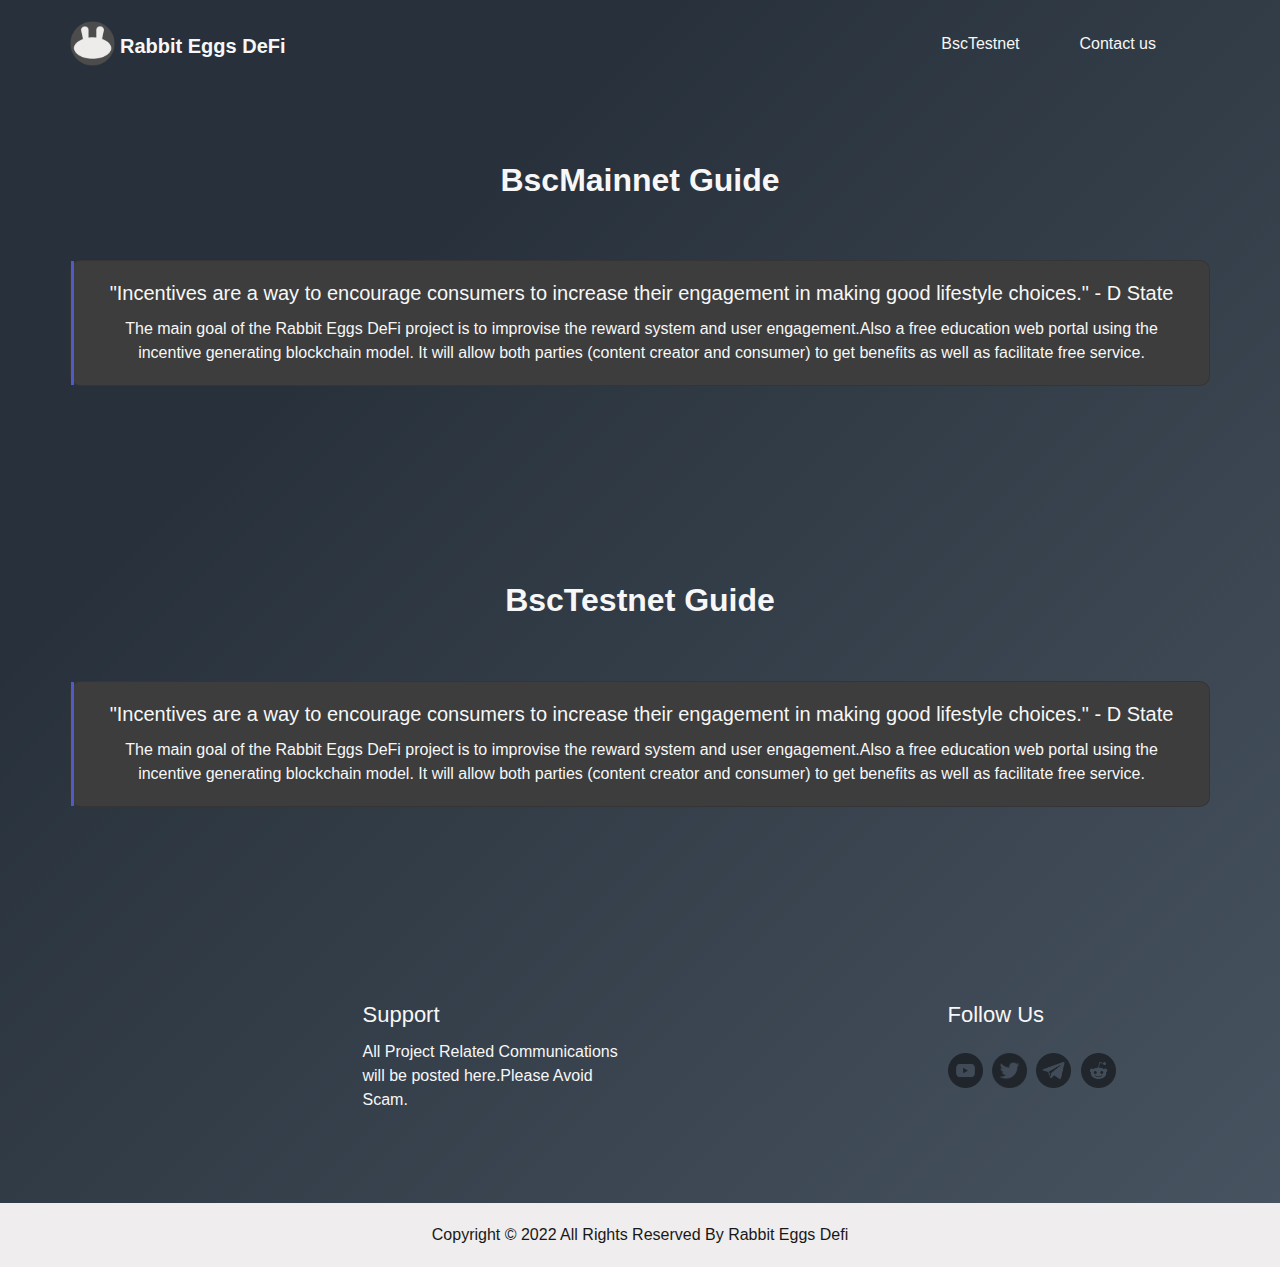
==== index.html @ d37f8ffa "v1" ====
<!DOCTYPE html>
<html>

<head>
  <!-- Basic -->
  <meta charset="utf-8" />
  <meta http-equiv="X-UA-Compatible" content="IE=edge" />
  <!-- Mobile Metas -->
  <meta name="viewport" content="width=device-width, initial-scale=1, shrink-to-fit=no" />
  <!-- Site Metas -->
  <meta name="keywords" content="" />
  <meta name="description" content="" />
  <meta name="author" content="" />

  <title>Rabbit Eggs DeFi</title>

  <!-- slider stylesheet -->
 <!-- <link rel="stylesheet" type="text/css"
    href="https://cdnjs.cloudflare.com/ajax/libs/OwlCarousel2/2.1.3/assets/owl.carousel.min.css" /> -->
    <link rel="shortcut icon" type="image/x-icon" href="./images/favicon.ico?">
  <!-- bootstrap core css -->
  <link rel="stylesheet" type="text/css" href="css/bootstrap.css" />

  <!-- fonts style -->
 <!-- <link href="https://fonts.googleapis.com/css?family=Poppins:400,700&display=swap" rel="stylesheet" /> -->
  <!-- Custom styles for this template -->
  <link href="css/style.css" rel="stylesheet" />
  <!-- responsive style -->
  <link href="css/responsive.css" rel="stylesheet" />
</head>

<body>
  <div >
    <!-- header section strats -->
    <header class="header_section">
      <div class="container">
        <nav class="navbar navbar-expand-lg custom_nav-container pt-3">
          <a class="navbar-brand" href="index.html">
            <img src="images/logo.png" alt="" /><span>
              Rabbit Eggs DeFi
            </span>
          </a>
          <button class="navbar-toggler" type="button" data-toggle="collapse" data-target="#navbarSupportedContent"
            aria-controls="navbarSupportedContent" aria-expanded="false" aria-label="Toggle navigation">
            <span class="navbar-toggler-icon"></span>
          </button>

          <div class="collapse navbar-collapse" id="navbarSupportedContent">
            <div class="d-flex ml-auto flex-column flex-lg-row align-items-center">
              <ul class="navbar-nav  ">
                <!-- <li class="nav-item active">
                  <a class="nav-link" href="index.html">Home <span class="sr-only">(current)</span></a>
                </li> -->
                <li class="nav-item">
                  <a class="nav-link" href="#bsctestnet">BscTestnet</a>
                </li>
                <!-- <li class="nav-item">
                  <a class="nav-link" href="#ecosystem">Ecosystem</a>
                </li>
                <li class="nav-item">
                  <a class="nav-link" href="#roadmap">Roadmap</a>
                </li> -->
                <li class="nav-item">
                  <a class="nav-link" href="#contact">Contact us</a>
                </li>
              </ul>
              <!-- <form class="form-inline my-2 my-lg-0 ml-0 ml-lg-4 mb-3 mb-lg-0">
                <button class="btn  my-2 my-sm-0 nav_search-btn" type="submit"></button>
              </form> -->
            </div>
            <div class="quote_btn-container ml-0 ml-lg-4 d-flex justify-content-center">
              <!-- <a href="">
                Get A quote
              </a> -->
            </div>
          </div>
        </nav>
      </div>
    </header>
    <!-- end header section -->
    <!-- slider section -->

    <!-- end slider section -->
  </div>

    <!-- service section -->

    <section id="bscmainnet" class="service_section layout_padding ">
      <div class="container">
        <h2 class="custom_heading">BscMainnet Guide</h2>
        <p class="custom_heading-text">
          
        </p>
        <div class=" layout_padding2">
          <div class="card-deck">
            <div class="card">
              
              <!-- <img class="card-img-top" src="images/card-item-1.png" alt="Card image cap" /> -->
              <div class="card-body">
                <h5 class="card-title">
                  "Incentives are a way to encourage consumers to increase their engagement
                   in making good lifestyle choices." - D State
                </h5>
                <p class="card-text">
                  
                   The main goal of the Rabbit Eggs DeFi project is to improvise the reward system and
                    user engagement.Also a free education web portal using the incentive generating
                    blockchain model. It will allow both parties (content creator and consumer) to get
                    benefits as well as facilitate free service.
                </p>
              </div>
            </div>
            <!-- <div class="card">
              2
            
              <div class="card-body">
                <h5 class="card-title"></h5>
                <p class="card-text">
                  Choose the promoter.If want to become promoter,apply with twitter id.
                  Receive Pro Code.If your follower uses it,you get percent
                </p>
              </div>
            </div>
            <div class="card">
              3
              
              <div class="card-body">
                <h5 class="card-title"></h5>
                <p class="card-text">
                Mint Token.Incentive comes in R Wallet,Once hatched.Use Redeem option to get BNB credited in your MetaMask.
                </p>
              </div>
            </div> -->
          </div>
        </div>
        <div class="d-flex justify-content-center">

          <!-- <a href="" class="custom_dark-btn">
            Whitepaper
          </a> -->
        </div>
      </div>
    </section>
  
  <!-- service section -->

  <section id="bsctestnet" class="service_section layout_padding ">
    <div class="container">
      <h2 class="custom_heading">BscTestnet Guide</h2>
      <p class="custom_heading-text">
        
      </p>
      <div class=" layout_padding2">
        <div class="card-deck">
          <div class="card">
            
            <!-- <img class="card-img-top" src="images/card-item-1.png" alt="Card image cap" /> -->
            <div class="card-body">
              <h5 class="card-title">
                "Incentives are a way to encourage consumers to increase their engagement
                 in making good lifestyle choices." - D State
              </h5>
              <p class="card-text">
                
                 The main goal of the Rabbit Eggs DeFi project is to improvise the reward system and
                  user engagement.Also a free education web portal using the incentive generating
                  blockchain model. It will allow both parties (content creator and consumer) to get
                  benefits as well as facilitate free service.
              </p>
            </div>
          </div>
          <!-- <div class="card">
            2
          
            <div class="card-body">
              <h5 class="card-title"></h5>
              <p class="card-text">
                Choose the promoter.If want to become promoter,apply with twitter id.
                Receive Pro Code.If your follower uses it,you get percent
              </p>
            </div>
          </div>
          <div class="card">
            3
            
            <div class="card-body">
              <h5 class="card-title"></h5>
              <p class="card-text">
              Mint Token.Incentive comes in R Wallet,Once hatched.Use Redeem option to get BNB credited in your MetaMask.
              </p>
            </div>
          </div> -->
        </div>
      </div>
      <div class="d-flex justify-content-center">

        <!-- <a href="" class="custom_dark-btn">
          Whitepaper
        </a> -->
      </div>
    </div>
  </section>


  <section id="contact"  class="info_section layout_padding">
    <div class="container">
      <div class="row">
        <div class="col-md-3">
          <!-- <h5>
            Fruits
          </h5>
          <ul>
            <li>
              randomised
            </li>
            <li>
              words which
            </li>
            <li>
              don't look even
            </li>
            <li>
              slightly
            </li>
            <li>
              believable. If you
            </li>
            <li>
              are going to use
            </li>
            <li>
              a passage of
            </li>
            <li>
              Lorem Ipsum,
            </li>
          </ul> -->
        </div>
        <div class="col-md-3">
          <h5>
            Support
          </h5>
              <ul>
            <li>
              All Project Related Communications will be posted here.Please Avoid Scam.
            </li> </ul>
          <!-- <ul>
            <li>
              randomised
            </li>
            <li>
              words which
            </li>
            <li>
              don't look even
            </li>
            <li>
              slightly
            </li>
            <li>
              believable. If you
            </li>
            <li>
              are going to use
            </li>
            <li>
              a passage of
            </li>
            <li>
              Lorem Ipsum,
            </li>
          </ul> -->
        </div>
        <div class="col-md-3">
          <!-- <h5>
            List
          </h5>
          <ul>
            <li>
              randomised
            </li>
            <li>
              words which
            </li>
            <li>
              don't look even
            </li>
            <li>
              slightly
            </li>
            <li>
              believable. If you
            </li>
            <li>
              are going to use
            </li>
            <li>
              a passage of
            </li>
            <li>
              Lorem Ipsum,
            </li>
          </ul> -->
        </div>
        <div class="col-md-3">
          <div class="social_container">
            <h5>
              Follow Us
            </h5>
            <div class="social-box">
              <a href="">
                <img src="images/fb.png" alt="">
              </a>

              <a href="">
                <img src="images/twitter.png" alt="">
              </a>
              <a href="">
                <img src="images/linkedin.png" alt="">
              </a>
              <a href="">
                <img src="images/instagram.png" alt="">
              </a>
            </div>
          </div>
          <div class="subscribe_container">
            <!-- <h5>
              Subscribe Now
            </h5> -->
            <div class="form_container">
              <!-- <form action="">
                <input type="email">
                <button type="submit">
                  Subscribe
                </button>
              </form> -->
            </div>
          </div>
        </div>
      </div>
    </div>
  </section>



  <!-- footer section -->
  <section class="container-fluid footer_section">
    <p>
      Copyright &copy; 2022 All Rights Reserved By Rabbit Eggs Defi
      
    </p>
  </section>
  <!-- footer section -->

  <script type="text/javascript" src="js/jquery-3.4.1.min.js"></script>
  <script type="text/javascript" src="js/bootstrap.js"></script>

</body>

</html>
---- css/style.css ----
body {
  font-family: 'Poppins', sans-serif;
  color: #f7f7f7;
     background-color: #485461;
    background-image: linear-gradient(315deg, #485461 0%, #28313b 74%);
}

.layout_padding {
  padding: 75px 0;
}

.layout_padding2 {
  padding: 45px 0;
}

.layout_padding2-top {
  padding-top: 45px;
}


.layout_padding2-bottom {
  padding-bottom: 45px;
}

.layout_padding-top {
  padding-top: 75px;
}

.layout_padding-bottom {
  padding-bottom: 75px;
}


.custom_dark-btn,
.custom_orange-btn {
  display: inline-block;
  padding: 10px 0;
  text-align: center;
  width: 145px;
  outline: none;
  color: #f7f7f7;
  border: 1px solid transparent;
  border-radius: 10px;
}

.custom_dark-btn {
  background-color: #464EB8;
}



.custom_dark-btn:hover {
  border: 1px solid #464EB8;
  color: #f7f7f7;
  background-color: #505AC9;
}

.custom_orange-btn {
  background-color: #464EB8;
}

.custom_orange-btn:hover {
  border: 1px solid #464EB8;
  color: #f7f7f7;
  background-color: #505AC9;
}

.custom_heading {
  text-align: center;
  font-weight: bold;
}

.custom_heading-text {
  text-align: center;
}


/*header section*/
.hero_area {
  height: 98vh;
  background-color: #485461;
  background-image: linear-gradient(315deg, #485461 0%, #28313b 74%);
  box-shadow: 0 4px 8px 0 rgba(0, 0, 0, 0.2); 
}

.hero_area.sub_pages {
  height: auto;
}

/* .header_section {} */

.header_section .container-fluid {
  padding-right: 25px;
  padding-left: 25px;
}

.header_section .nav_container {
  margin: 0 auto;
}

.custom_nav-container.navbar-expand-lg .navbar-nav .nav-link {
  padding: 10px 30px;
  color: #f7f7f7;
  text-align: center
}

a,
a:hover,
a:focus {
  text-decoration: none;
}

a:hover,
a:focus {
  color: #f7f7f7;
}

.btn,
.btn:focus {
  outline: none !important;
  box-shadow: none;
}



.navbar-brand,
.navbar-brand:hover {
  text-transform: capitalize;
  font-weight: bold;
  font-size: 24px;
  color: #fafcfd;
}

.custom_nav-container .nav_search-btn {
  background-image: url(../images/search-icon.png);

  background-size: 22px;
  background-repeat: no-repeat;
  background-position-y: 7px;
  width: 35px;
  height: 35px;
  padding: 0;
  border: none;
}

.navbar-brand {
  display: flex;
  align-items: center;
}

.navbar-brand img {
  width: 45px;
  margin-right: 5px;
}

.navbar-brand span {
  font-size: 20px;
  font-weight: 700;
  color: #f7f7f7;
  margin-top: 5px;
}

.custom_nav-container {
  z-index: 99999;
  padding: 15px 0;
}

.custom_nav-container .navbar-toggler {
  outline: none;
}

.custom_nav-container .navbar-toggler .navbar-toggler-icon {
  background-image: url(../images/menu.png);
  background-size: 55px;
}

.quote_btn-container a {
  display: inline-block;
  padding: 5px 15px;
  background-color: #fc5d35;
  color: #f7f7f7;
  font-size: 14px;
  text-transform: uppercase;
}

/*end header section*/

/* slider section */
.slider_section {
  padding-top: 8%;
}

.slider_item-box {
  width: 100%;
  height: 100%;
}

.slider_item-box .container {
  height: 100%;
}

.slider_img-box {
  width: 85%;
  margin: 0 auto;
}

.slider_img-box img {
  width: 100%;
  opacity: 0.5;
}

.slider_item-container {
  display: flex;
  align-items: center;
  width: 100%;
  height: 100%;
  background-repeat: no-repeat;
}

.slider_item-container .slider_item-detail {}

.slider_item-detail h1 {
  font-weight: 700;
  font-size: 60px;
  width: 95%;
}

.slider_item-detail p {
  margin: 45px 0;
}

.slider_call-btn {
  display: inline-block;
  padding: 8px 20px;
  background-color: #edb040;
  color: #fefdfd;
  border-radius: 20px;
}

.slider_section #carouselExampleControls,
.carousel-inner,
.carousel-item {
  height: 100%;
}

.slider_section .custom_carousel-control {
  position: absolute;
  top: 50%;
  left: 2%;
  width: 105px;
  transform: translateY(-50%);
}

.slider_section .custom_carousel-control .carousel-control-prev,
.slider_section .custom_carousel-control .carousel-control-next {
  margin: 10px 0;
  position: relative;
  width: 45px;
  height: 45px;
  border: none;
  opacity: 1;
  background-repeat: no-repeat;
  background-size: 12px;
  background-position: center;
}

.slider_section .custom_carousel-control .carousel-control-prev {
  background-image: url(../images/prev.png);
  background-color: #fc5d35;
}

.slider_section .custom_carousel-control .carousel-control-next {
  background-image: url(../images/next.png);
  background-color: #000000;
}

/* end slider section */


/* service section */
.service_section .card .card-img-top {
  width: 50px;
  margin: 55px auto 5px auto;
  box-shadow: 0 4px 8px 0 rgba(0, 0, 0, 0.2); 
  
}

.service_section .card {
  text-align: center;
  box-sizing: border-box;
  position: relative;
  color: #f7f7f7;
  background-color: #3d3d3d;
  border-radius: 10px;
}

.service_section .card .card-title {
  color: #f7f7f7;

}

.card-body {
  border-left-style: solid;
  border-left-color: #505AC9;
  
}

.card-texteco {
  text-align: left;
  
}

.card-textit {
  text-align: left;
  font-size: small;
  color: #edb040;
}


.service_section .card::after {
  content: "";
  position: absolute;
  width: 100%;
  height: 7px;
  background-color: transparent;
}

.service_section .card:hover {
  cursor: pointer;
  border: none;
  border-radius: 0;
  -webkit-box-shadow: 0px 1px 4px 0px rgba(0, 0, 0, 0.2);
  -moz-box-shadow: 0px 1px 4px 0px rgba(0, 0, 0, 0.2);
  box-shadow: 0px 1px 4px 0px rgba(0, 0, 0, 0.2);

}

.service_section .card:hover::after {
  background-color: #505050;
}

/* end service section */






/* tasty section */

.tasty_section {
  width: 100%;
  height: 500px;
  background-image: url(../images/tasty-image.png);
  background-repeat: no-repeat;
  background-size: cover;
  display: flex;
  justify-content: center;
  align-items: center;

}

.tasty_section h2 {
  font-size: 125px;
  text-align: center;
  font-weight: bold;
  color: #ffffff;
  text-transform: uppercase;
}

/* end tasty section */

/* client section */
.client_container {
  display: flex;
  flex-direction: column;
  justify-content: center;
  align-items: center;
}

.client_img-box {
  width: 350px;
}

.client_img-box img {
  width: 100%
}

.client_container h3 {
  text-align: center;
  margin-bottom: 25px;
}


.client_section .custom_carousel-control {
  position: absolute;
  top: 100%;
  left: 50%;
  width: 105px;
  transform: translateX(-50%);
}

.client_section .custom_carousel-control .carousel-control-prev,
.client_section .custom_carousel-control .carousel-control-next {
  width: 45px;
  height: 45px;
  border: none;
  border-radius: 100%;
  opacity: 1;
  background-repeat: no-repeat;
  background-size: 12px;
  background-position: center;
  background-color: #292727;
}

.client_section .custom_carousel-control .carousel-control-prev:hover,
.client_section .custom_carousel-control .carousel-control-next:hover {
  background-color: #fc5d35;
}

.client_section .custom_carousel-control .carousel-control-prev {
  background-image: url(../images/prev.png);
}

.client_section .custom_carousel-control .carousel-control-next {
  background-image: url(../images/next.png);
}

/* end client section */

/* contact section */

.contact_section {
  background-image: url(../images/orange-dish.png);
  background-repeat: no-repeat;
  background-size: 215px;
  background-position: right center;
}

.contact_section input {
  border: none;
  outline: none;
  border-bottom: .8px solid #252525;
  width: 90%;
  margin: 10px 0;
}

.contact_form-container {
  padding: 15px 0 15px 0;

}

.contact_form-container button {
  border: none;
  background-color: #fc5d35;
  color: #fff;
  padding: 8px 40px;
  text-transform: uppercase;
  font-size: 14px;
}


/* contact section */

/* map section */
.map_section {
  height: 500px;
}


/* end map section */

/* info section */
.info_section ul {
  padding: 0;
}

.info_section ul li {
  list-style-type: none;
  margin: 3px 0;

}

.info_section h5 {
  margin-bottom: 12px;
  font-size: 22px;
}

.info_section .social-box {
  margin: 25px 0;
}

.info_section .social-box img {
  width: 35px;
  margin-right: 5px;
  opacity: 0.5;
}

.info_section .form_container input {
  width: 225px;
  height: 30px;
}

.info_section .form_container button {
  background-color: #fc5d35;
  border: none;
  outline: none;
  color: #fff;
  padding: 5px 30px;
  margin-top: 15px;
  font-size: 15px;
}

/* end info section */


/* footer section*/

.footer_section {
  background-color: #efeded;
  padding: 20px 0;
  font-family: "Roboto", sans-serif;
}

.footer_section p {
  color: #191818;
  margin: 0;
  text-align: center;
}

.footer_section a {
  color: #191818;
}

/* end footer section*/
---- css/responsive.css ----
@media (max-width: 1120px) {
    .hero_area {
        height: auto;
    }

    .slider_section {
        padding: 50px 0;

    }
}

@media (max-width: 992px) {
    .custom_nav-container .nav_search-btn {
        background-position: center;
    }

    .service_section .card-deck {

        flex-direction: column;

    }

    .service_section .card-deck .card {
        margin-bottom: 25px;
    }
}

@media (max-width: 768px) {

    .slider_img-box {

        width: 85%;
        margin: 65px auto;

    }

    .slider_section .custom_carousel-control {

        position: absolute;
        top: 100%;
        left: 50%;
        width: 105px;
        transform: translate(-50%, -50%);
        display: flex;
        justify-content: space-between;

    }

    .fruit_section .fruit_detail-box {

        margin-bottom: 40px;
        text-align: center;

    }

    .fruit_detail-box>div {

        display: flex;
        justify-content: center;

    }

    .contact_section {
        background-size: 105px;
    }

    .contact_section input {

        background-color: transparent;

    }

    .info_section .col-md-3 {
        text-align: center;
    }

    .info_section .col-md-3:not(:nth-last-child(1)) {

        margin-bottom: 35px;
    }

    .tasty_section h2 {

        font-size: 80px;
    }
}

@media (max-width: 576px) {
    .slider_item-container .slider_item-detail {

        text-align: center;

    }

    .slider_item-container .slider_item-detail .d-flex {

        justify-content: center;

    }
}

@media (max-width: 480px) {}

@media (max-width: 400px) {}

@media (max-width: 360px) {}

@media (min-width: 1200px) {
    .container {
        max-width: 1170px;
    }

}
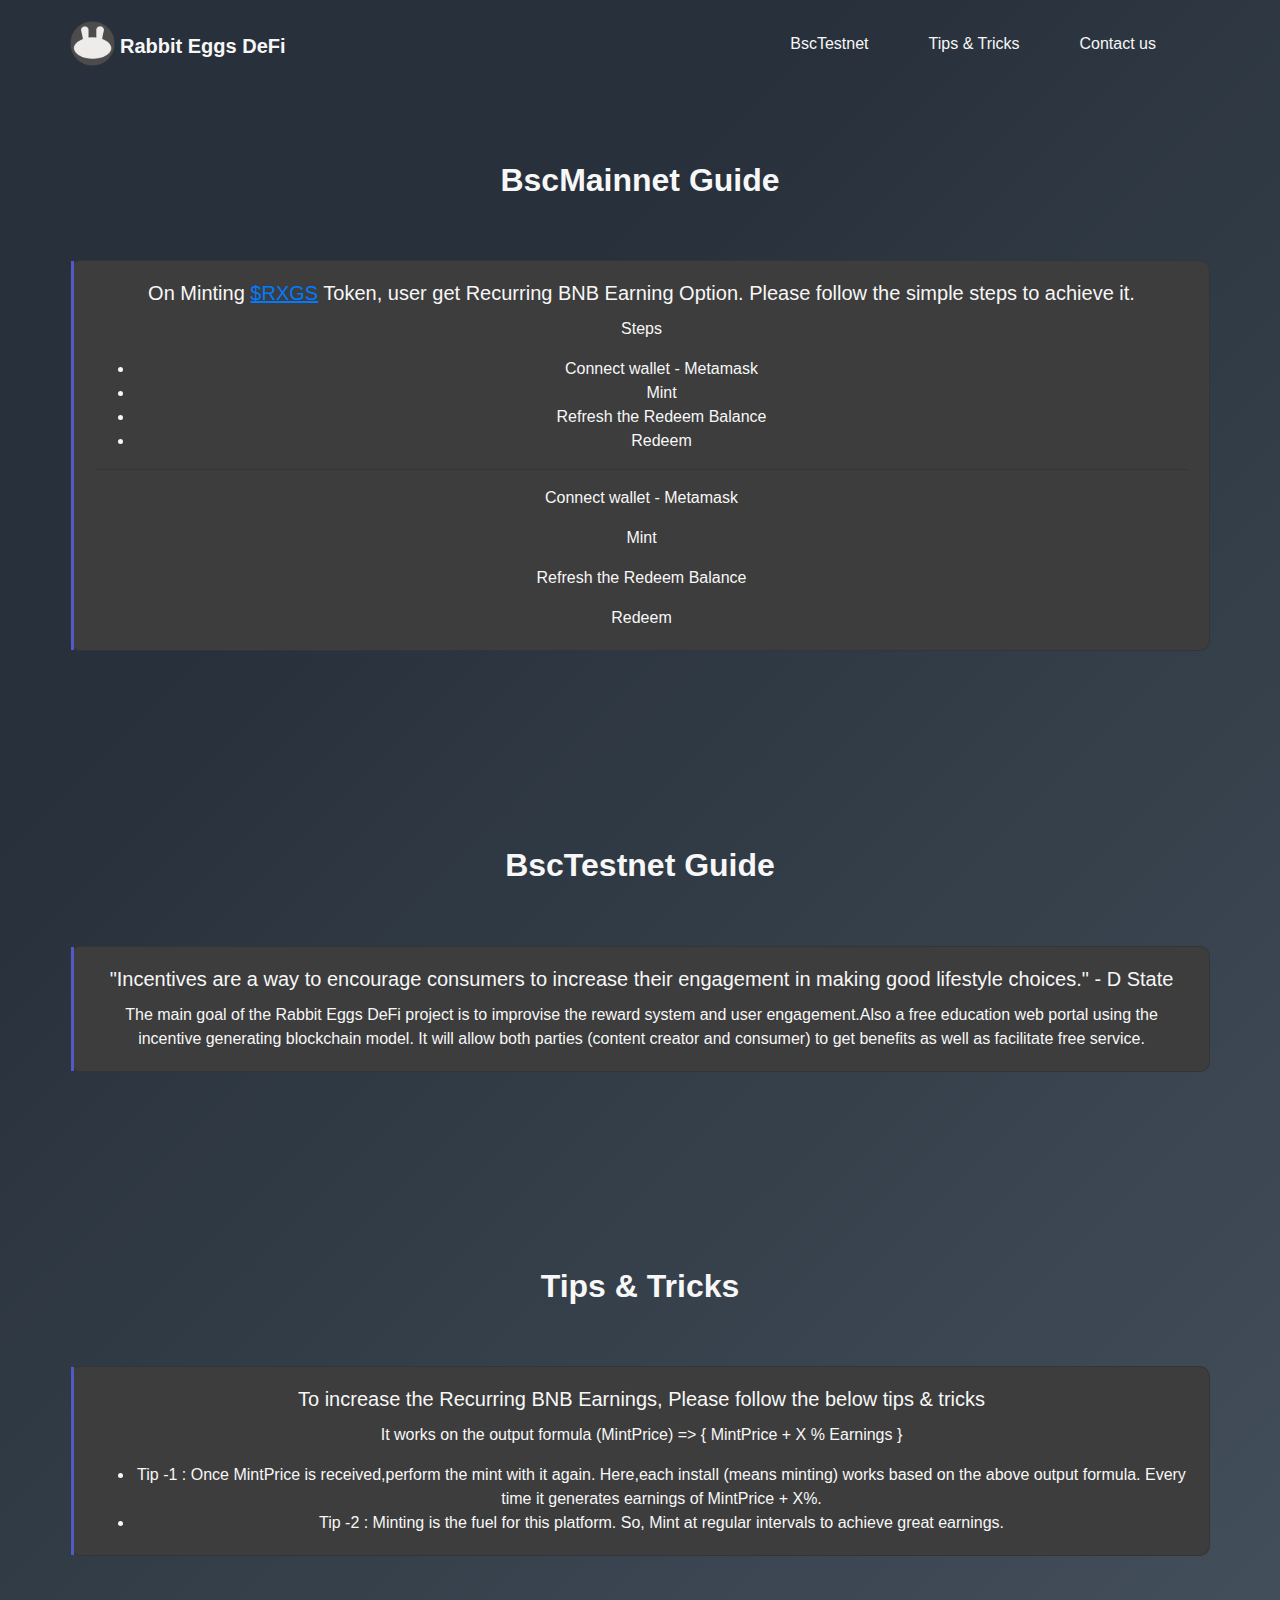
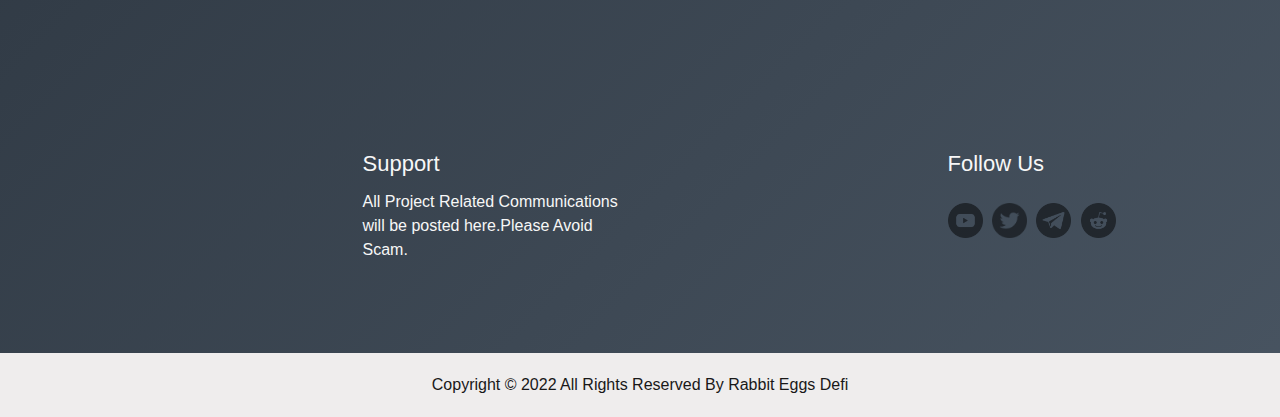
==== commit 7dc2c358: "Update index.html" ====
--- a/index.html
+++ b/index.html
@@ -48,39 +48,25 @@
           <div class="collapse navbar-collapse" id="navbarSupportedContent">
             <div class="d-flex ml-auto flex-column flex-lg-row align-items-center">
               <ul class="navbar-nav  ">
-                <!-- <li class="nav-item active">
-                  <a class="nav-link" href="index.html">Home <span class="sr-only">(current)</span></a>
-                </li> -->
+
                 <li class="nav-item">
                   <a class="nav-link" href="#bsctestnet">BscTestnet</a>
                 </li>
-                <!-- <li class="nav-item">
-                  <a class="nav-link" href="#ecosystem">Ecosystem</a>
+                 <li class="nav-item">
+                  <a class="nav-link" href="#tipstricks">Tips & Tricks</a>
                 </li>
-                <li class="nav-item">
-                  <a class="nav-link" href="#roadmap">Roadmap</a>
-                </li> -->
                 <li class="nav-item">
                   <a class="nav-link" href="#contact">Contact us</a>
                 </li>
               </ul>
-              <!-- <form class="form-inline my-2 my-lg-0 ml-0 ml-lg-4 mb-3 mb-lg-0">
-                <button class="btn  my-2 my-sm-0 nav_search-btn" type="submit"></button>
-              </form> -->
             </div>
             <div class="quote_btn-container ml-0 ml-lg-4 d-flex justify-content-center">
-              <!-- <a href="">
-                Get A quote
-              </a> -->
+
             </div>
           </div>
         </nav>
       </div>
     </header>
-    <!-- end header section -->
-    <!-- slider section -->
-
-    <!-- end slider section -->
   </div>
 
     <!-- service section -->
@@ -98,46 +84,41 @@
               <!-- <img class="card-img-top" src="images/card-item-1.png" alt="Card image cap" /> -->
               <div class="card-body">
                 <h5 class="card-title">
-                  "Incentives are a way to encourage consumers to increase their engagement
-                   in making good lifestyle choices." - D State
+                  On Minting <a target="_blank" href="https://testnet.bscscan.com/address/0x39cBC02712E0C3F09b9bd538B59A8a22afD90276"><u>$RXGS</u></a> Token, user get Recurring <span class="textcolor">BNB</span> Earning Option. Please follow the simple steps to achieve it.
                 </h5>
                 <p class="card-text">
-                  
-                   The main goal of the Rabbit Eggs DeFi project is to improvise the reward system and
-                    user engagement.Also a free education web portal using the incentive generating
-                    blockchain model. It will allow both parties (content creator and consumer) to get
-                    benefits as well as facilitate free service.
-                </p>
+                Steps
+                </p>
+
+                <ul class="card-text">
+                  <li>Connect wallet - Metamask</li>
+                  <li>Mint</li>
+                  <li>Refresh the Redeem Balance</li>
+                  <li>Redeem</li>
+                </ul>
+                <hr/>
+                <p class="card-text">
+                  Connect wallet - Metamask
+                </p>
+
+                <p class="card-text">
+                  Mint
+                </p>
+
+                
+                <p class="card-text">
+                  Refresh the Redeem Balance
+                </p>
+                
+                <p class="card-text">
+                  Redeem
+                </p>
+
               </div>
             </div>
-            <!-- <div class="card">
-              2
-            
-              <div class="card-body">
-                <h5 class="card-title"></h5>
-                <p class="card-text">
-                  Choose the promoter.If want to become promoter,apply with twitter id.
-                  Receive Pro Code.If your follower uses it,you get percent
-                </p>
-              </div>
-            </div>
-            <div class="card">
-              3
-              
-              <div class="card-body">
-                <h5 class="card-title"></h5>
-                <p class="card-text">
-                Mint Token.Incentive comes in R Wallet,Once hatched.Use Redeem option to get BNB credited in your MetaMask.
-                </p>
-              </div>
-            </div> -->
           </div>
         </div>
         <div class="d-flex justify-content-center">
-
-          <!-- <a href="" class="custom_dark-btn">
-            Whitepaper
-          </a> -->
         </div>
       </div>
     </section>
@@ -201,6 +182,38 @@
     </div>
   </section>
 
+  
+  <section id="tipstricks" class="service_section layout_padding ">
+    <div class="container">
+      <h2 class="custom_heading">Tips & Tricks</h2>
+      <p class="custom_heading-text">
+        
+      </p>
+      <div class=" layout_padding2">
+        <div class="card-deck">
+          <div class="card">
+            
+            <!-- <img class="card-img-top" src="images/card-item-1.png" alt="Card image cap" /> -->
+            <div class="card-body">
+              <h5 class="card-title">
+                To increase the Recurring <span class="textcolor">BNB</span> Earnings, Please follow the below tips & tricks 
+              </h5>
+              <p class="card-text">
+                It works on the output formula <span class="textcolor">(MintPrice) => { MintPrice + X % Earnings }</span>
+              </p>
+              <ul class="card-text">
+                <li>Tip -1 : Once MintPrice is received,perform the mint with it again. Here,each install (means minting) works based on the 
+                  above output formula. Every time it generates earnings of MintPrice + X%.</li>
+                <li>Tip -2 : Minting is the fuel for this platform. So, Mint at regular intervals to achieve great earnings. </li>
+              </ul>
+            </div>
+          </div>
+        </div>
+      </div>
+      <div class="d-flex justify-content-center">
+      </div>
+    </div>
+  </section>
 
   <section id="contact"  class="info_section layout_padding">
     <div class="container">
@@ -357,4 +370,4 @@
 
 </body>
 
-</html>+</html>
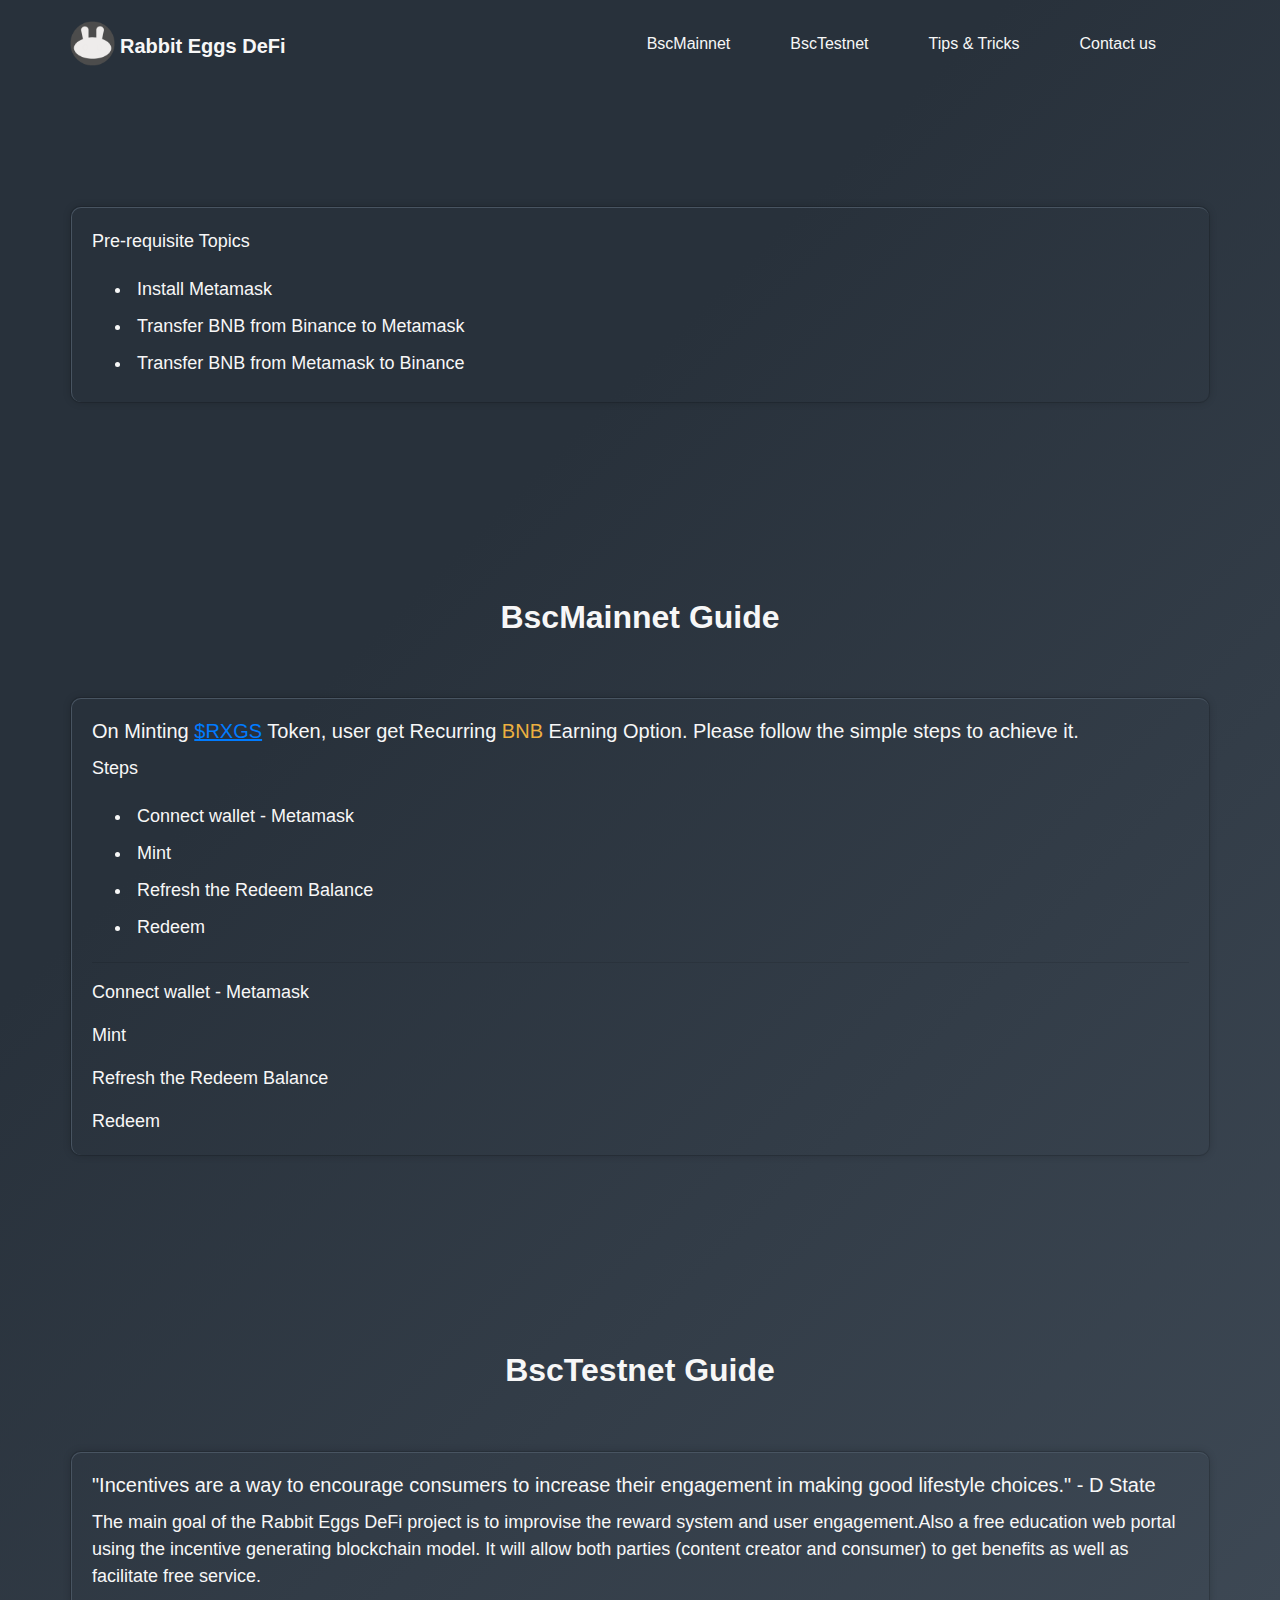
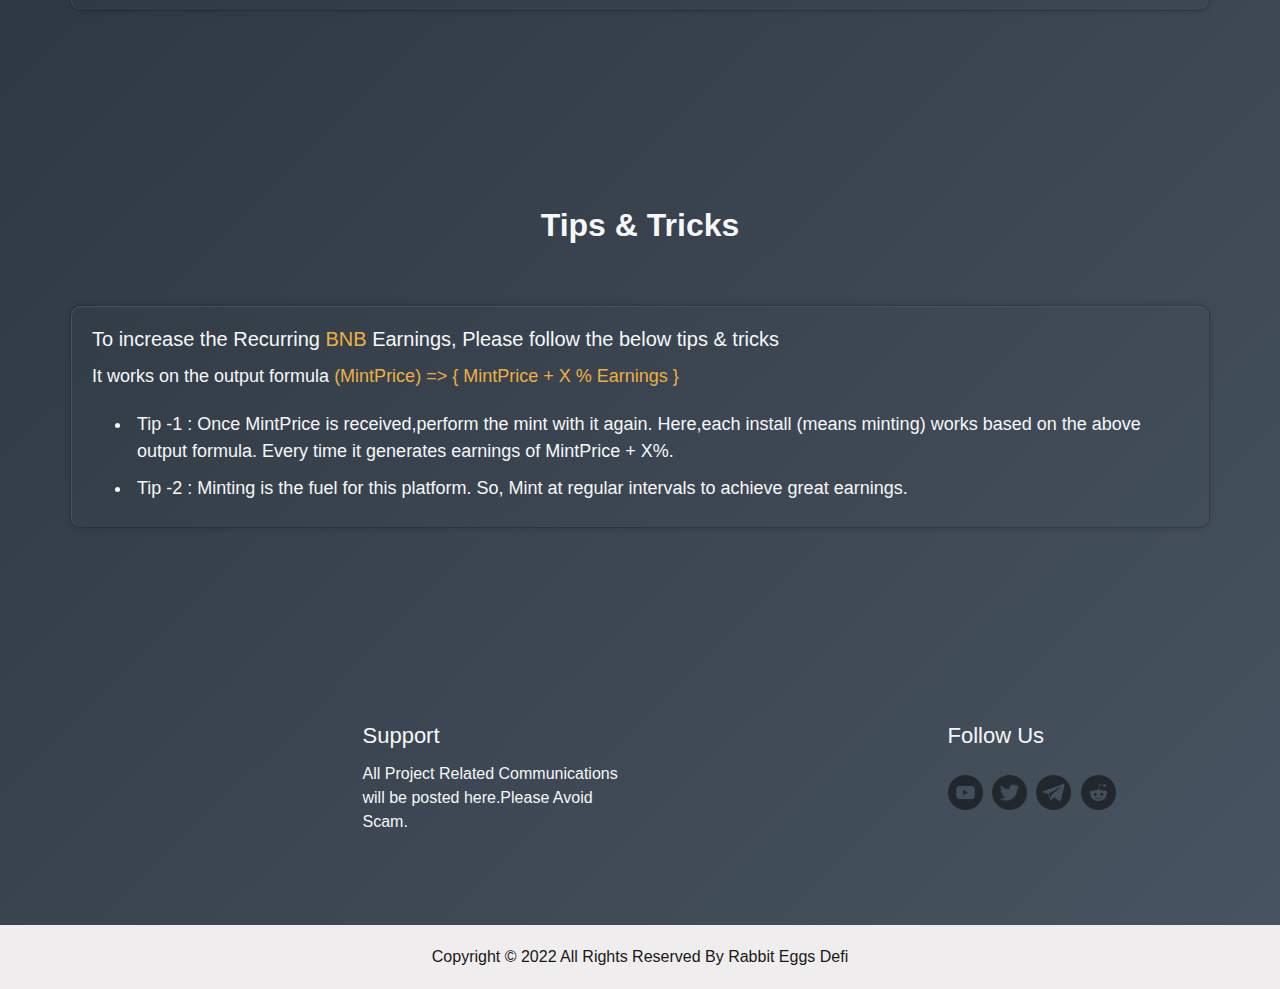
==== commit 1100ef33: "Update index.html" ====
--- a/index.html
+++ b/index.html
@@ -50,6 +50,9 @@
               <ul class="navbar-nav  ">
 
                 <li class="nav-item">
+                  <a class="nav-link" href="#bscmainnet">BscMainnet</a>
+                </li>
+                <li class="nav-item">
                   <a class="nav-link" href="#bsctestnet">BscTestnet</a>
                 </li>
                  <li class="nav-item">
@@ -70,6 +73,28 @@
   </div>
 
     <!-- service section -->
+
+    <section id="prerequisite" class="service_section layout_padding ">
+      <div class="container">
+        <div class=" layout_padding2">
+          <div class="card-deck">
+            <div class="card">
+              <div class="card-body">
+                <p class="card-text">
+                  Pre-requisite Topics
+                  </p>
+                  <ul class="card-text">
+                    <li>Install Metamask </li>
+                    <li>Transfer BNB from Binance to Metamask</li>
+                    <li>Transfer BNB from Metamask to Binance</li>
+                  </ul>
+              </div>
+            </div>
+          </div>
+        </div>
+      </div>
+    </section>
+  
 
     <section id="bscmainnet" class="service_section layout_padding ">
       <div class="container">
@@ -86,7 +111,7 @@
                 <h5 class="card-title">
                   On Minting <a target="_blank" href="https://testnet.bscscan.com/address/0x39cBC02712E0C3F09b9bd538B59A8a22afD90276"><u>$RXGS</u></a> Token, user get Recurring <span class="textcolor">BNB</span> Earning Option. Please follow the simple steps to achieve it.
                 </h5>
-                <p class="card-text">
+              <p class="card-text">
                 Steps
                 </p>
 
@@ -150,27 +175,6 @@
               </p>
             </div>
           </div>
-          <!-- <div class="card">
-            2
-          
-            <div class="card-body">
-              <h5 class="card-title"></h5>
-              <p class="card-text">
-                Choose the promoter.If want to become promoter,apply with twitter id.
-                Receive Pro Code.If your follower uses it,you get percent
-              </p>
-            </div>
-          </div>
-          <div class="card">
-            3
-            
-            <div class="card-body">
-              <h5 class="card-title"></h5>
-              <p class="card-text">
-              Mint Token.Incentive comes in R Wallet,Once hatched.Use Redeem option to get BNB credited in your MetaMask.
-              </p>
-            </div>
-          </div> -->
         </div>
       </div>
       <div class="d-flex justify-content-center">
--- a/css/style.css
+++ b/css/style.css
@@ -290,7 +290,7 @@
   box-sizing: border-box;
   position: relative;
   color: #f7f7f7;
-  background-color: #3d3d3d;
+  background-color: transparent;
   border-radius: 10px;
 }
 
@@ -300,50 +300,35 @@
 }
 
 .card-body {
-  border-left-style: solid;
-  border-left-color: #505AC9;
+  text-align: left;
+  color: inherit;
+  text-decoration: none;
+  border-left: 1px solid #485461;
+  border-top: 1px solid #485461;
+  border-radius: 10px;
+  transition: color 0.15s ease, border-color 0.15s ease;
+  box-shadow: 0 0px 8px 0 rgba(0, 0, 0, 0.2);
   
 }
 
-.card-texteco {
+.textcolor {
+  color: #edb040;
+  
+}
+
+.card-text{
   text-align: left;
-  
-}
-
-.card-textit {
-  text-align: left;
-  font-size: small;
-  color: #edb040;
-}
-
-
-.service_section .card::after {
-  content: "";
-  position: absolute;
-  width: 100%;
-  height: 7px;
-  background-color: transparent;
-}
-
-.service_section .card:hover {
-  cursor: pointer;
-  border: none;
-  border-radius: 0;
-  -webkit-box-shadow: 0px 1px 4px 0px rgba(0, 0, 0, 0.2);
-  -moz-box-shadow: 0px 1px 4px 0px rgba(0, 0, 0, 0.2);
-  box-shadow: 0px 1px 4px 0px rgba(0, 0, 0, 0.2);
-
-}
-
-.service_section .card:hover::after {
-  background-color: #505050;
-}
+  font-size: large;
+  font-family: "Roboto", sans-serif;
+}
+
+.card-text li {
+  padding: 5px;
+}
+
+
 
 /* end service section */
-
-
-
-
 
 
 /* tasty section */
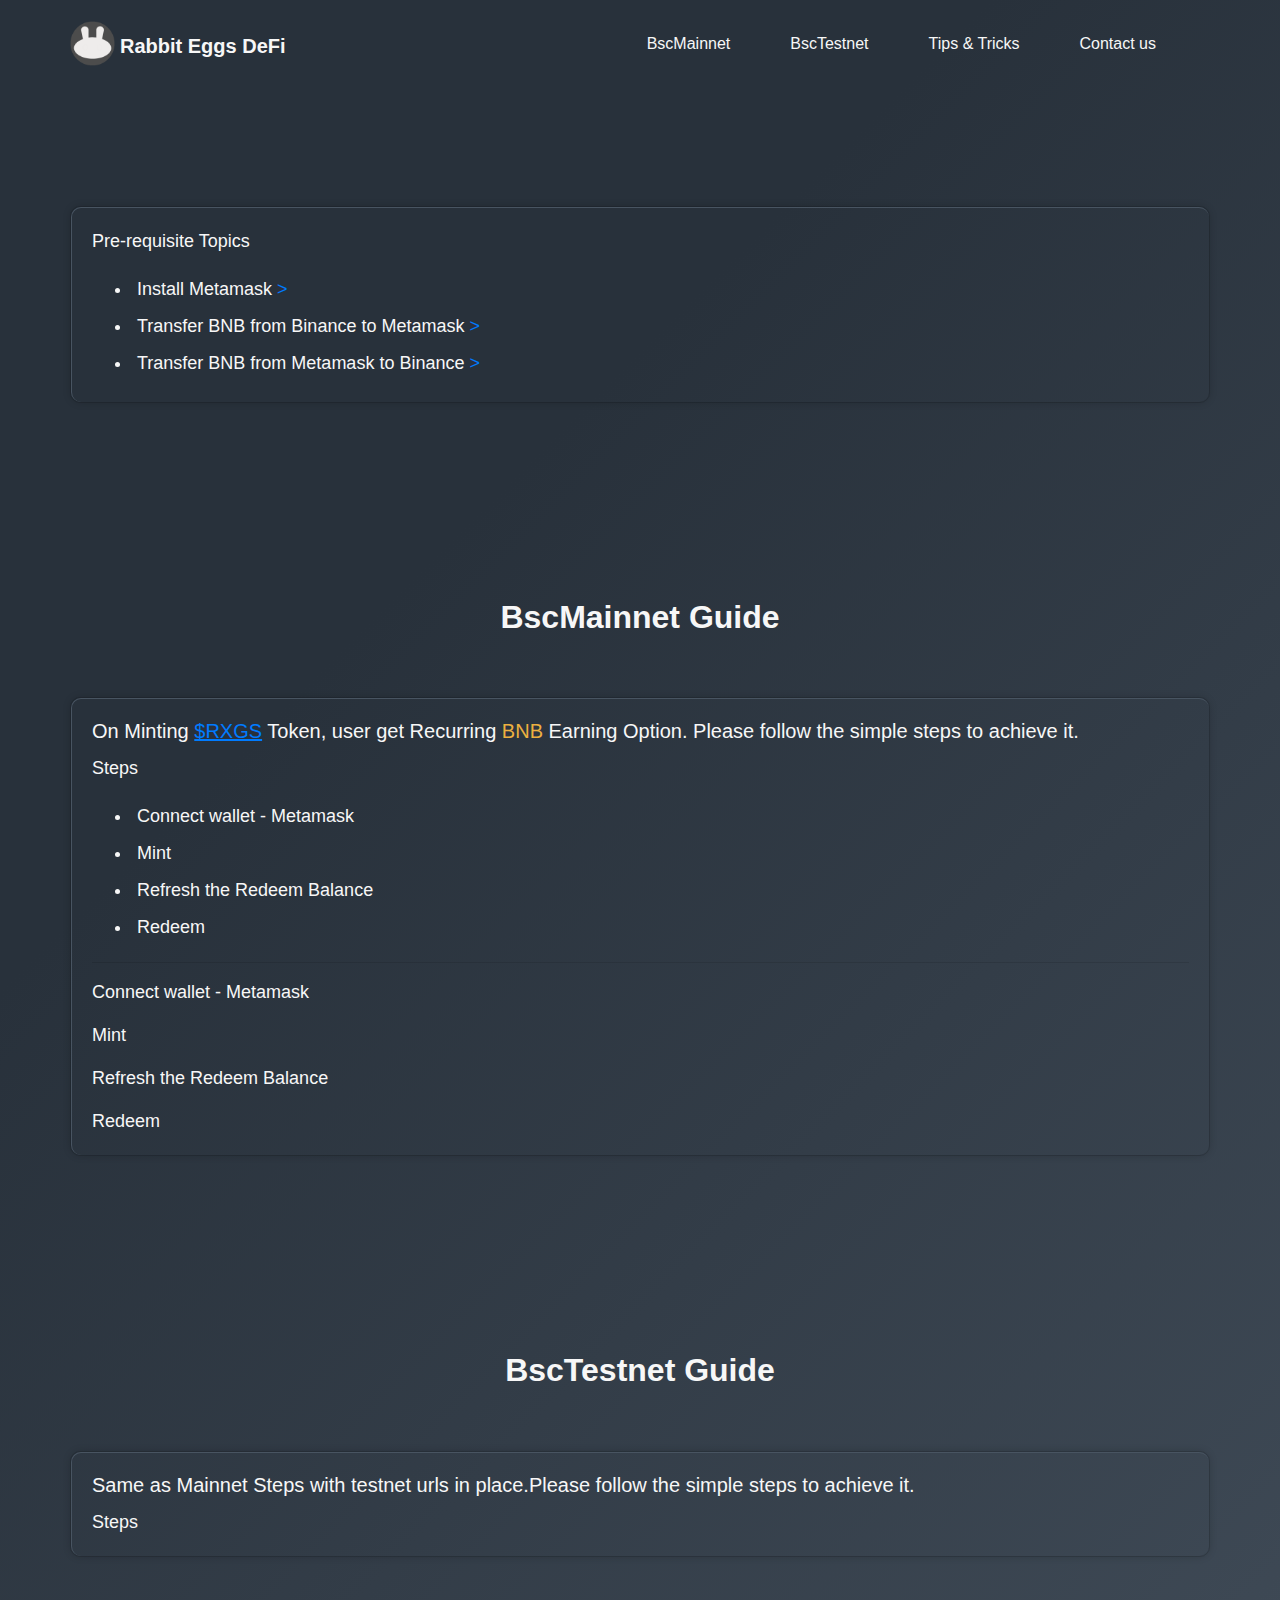
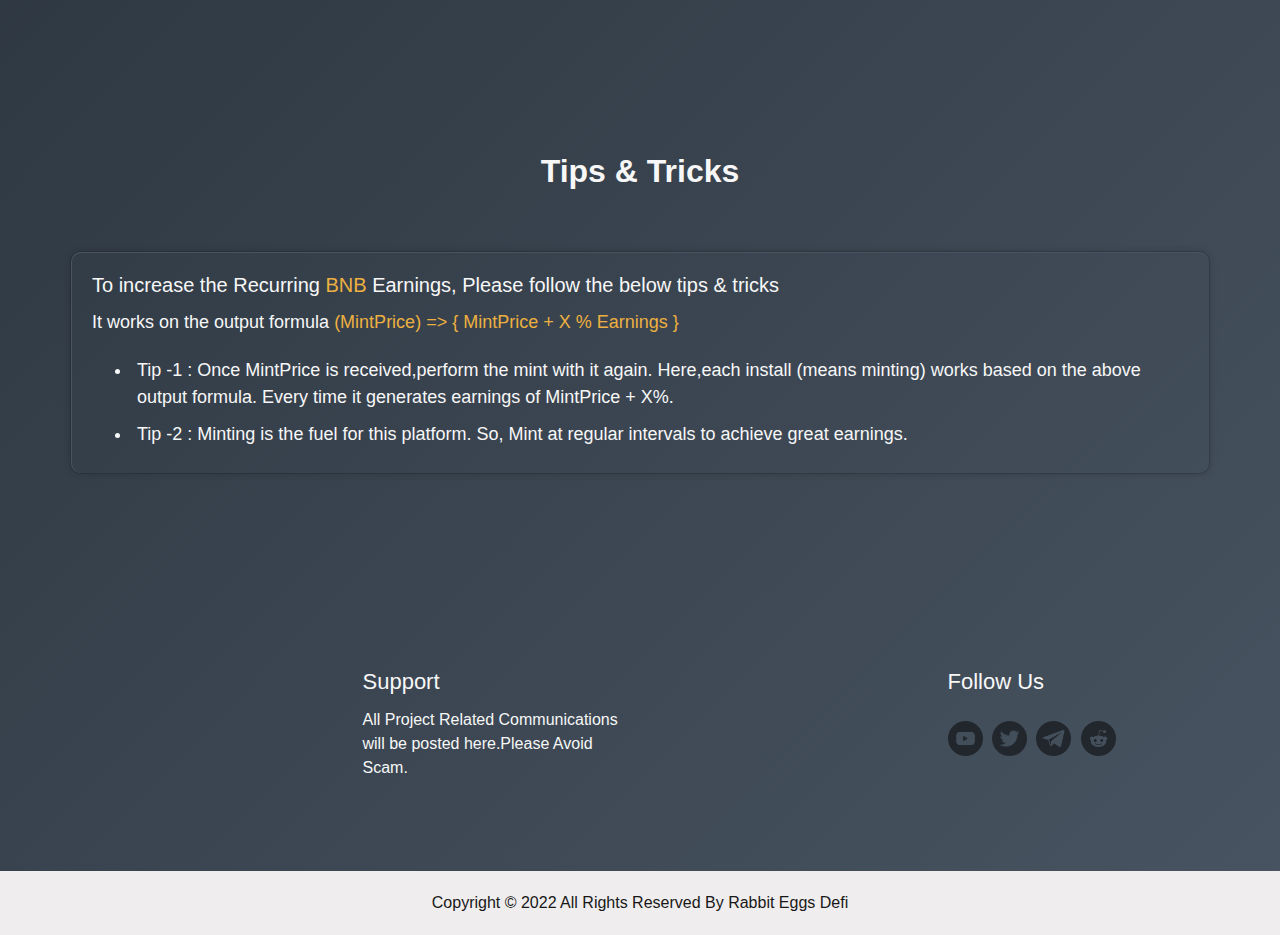
==== commit 51bd1ac0: "Update index.html" ====
--- a/index.html
+++ b/index.html
@@ -84,9 +84,9 @@
                   Pre-requisite Topics
                   </p>
                   <ul class="card-text">
-                    <li>Install Metamask </li>
-                    <li>Transfer BNB from Binance to Metamask</li>
-                    <li>Transfer BNB from Metamask to Binance</li>
+                    <li>Install Metamask <a target="blank" href="transferbnb.html">></a></li>
+                    <li>Transfer BNB from Binance to Metamask <a target="blank" href="transferbnb.html">></a></li>
+                    <li>Transfer BNB from Metamask to Binance <a target="blank" href="transferbnb.html">></a></li>
                   </ul>
               </div>
             </div>
@@ -100,7 +100,7 @@
       <div class="container">
         <h2 class="custom_heading">BscMainnet Guide</h2>
         <p class="custom_heading-text">
-          
+         
         </p>
         <div class=" layout_padding2">
           <div class="card-deck">
@@ -154,7 +154,7 @@
     <div class="container">
       <h2 class="custom_heading">BscTestnet Guide</h2>
       <p class="custom_heading-text">
-        
+      
       </p>
       <div class=" layout_padding2">
         <div class="card-deck">
@@ -163,15 +163,11 @@
             <!-- <img class="card-img-top" src="images/card-item-1.png" alt="Card image cap" /> -->
             <div class="card-body">
               <h5 class="card-title">
-                "Incentives are a way to encourage consumers to increase their engagement
-                 in making good lifestyle choices." - D State
+                Same as Mainnet Steps with testnet urls in place.Please follow the simple steps to achieve it.
               </h5>
               <p class="card-text">
-                
-                 The main goal of the Rabbit Eggs DeFi project is to improvise the reward system and
-                  user engagement.Also a free education web portal using the incentive generating
-                  blockchain model. It will allow both parties (content creator and consumer) to get
-                  benefits as well as facilitate free service.
+                Steps
+
               </p>
             </div>
           </div>
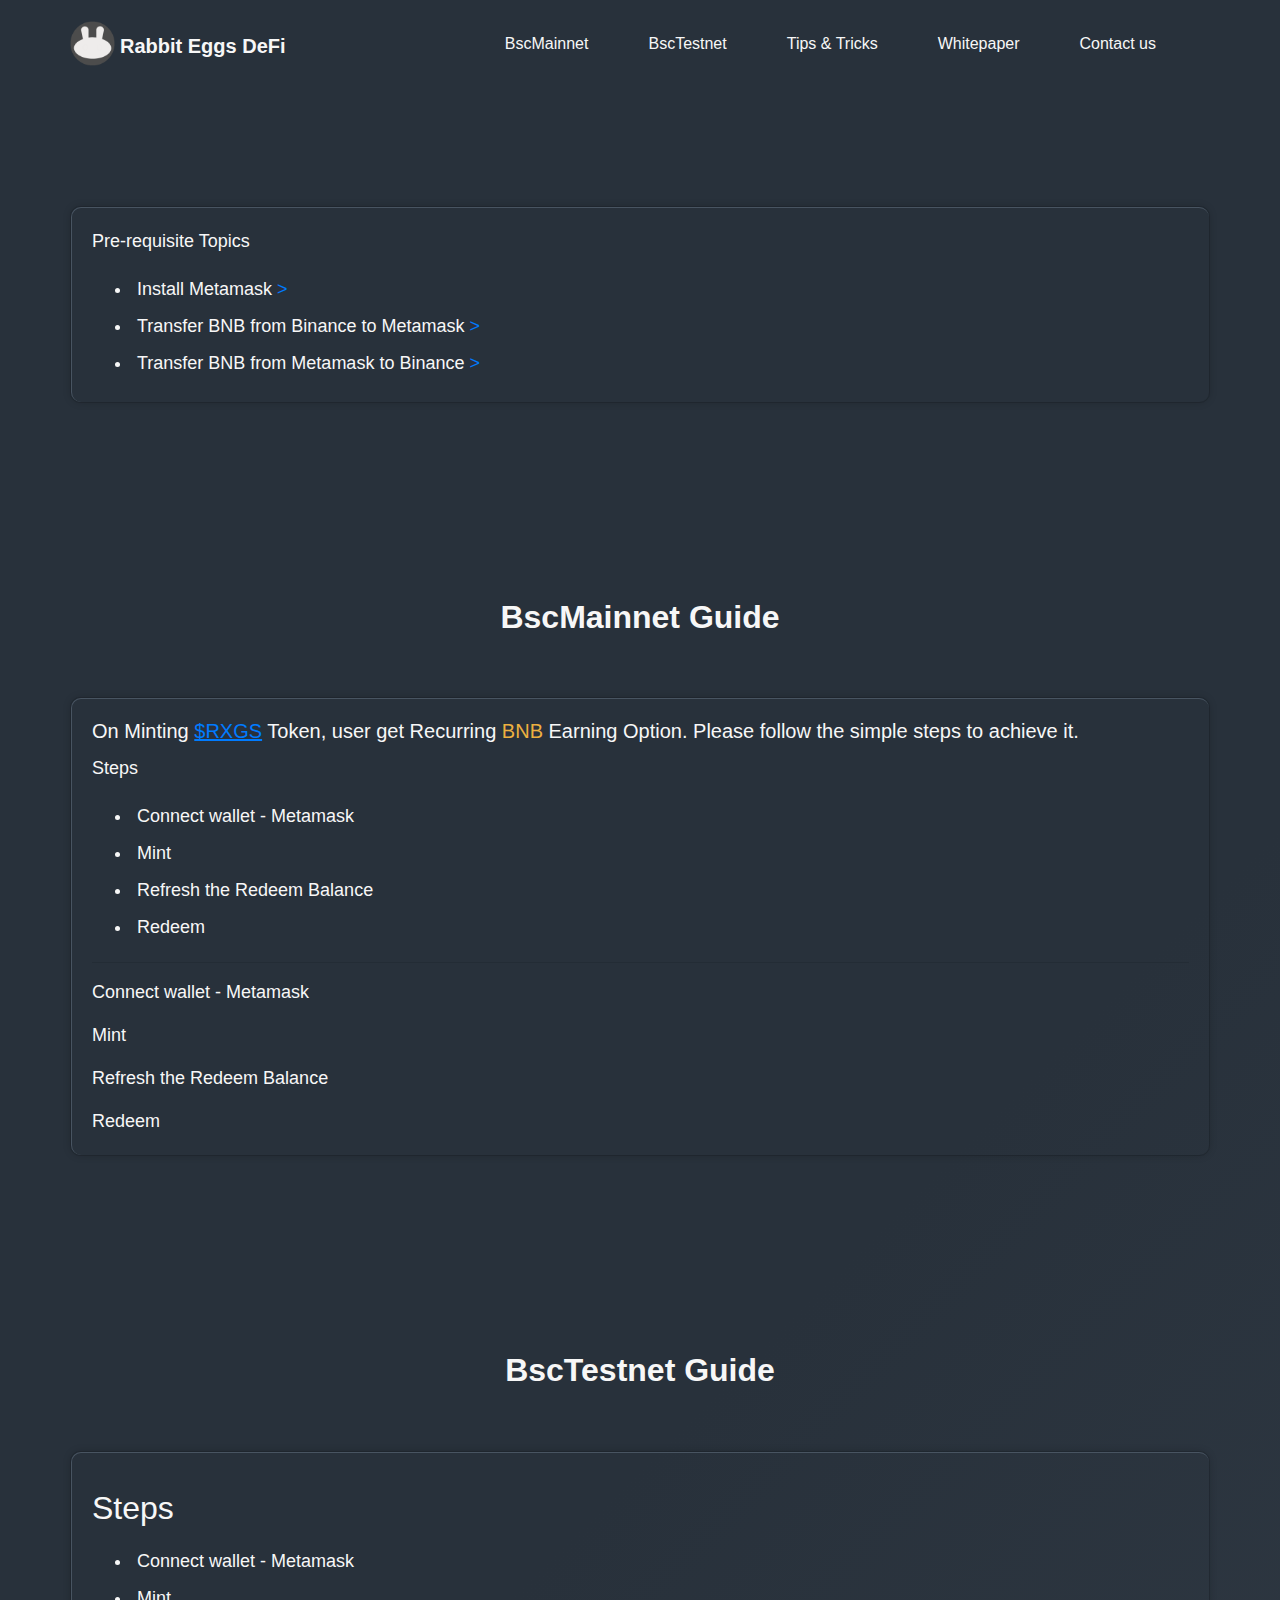
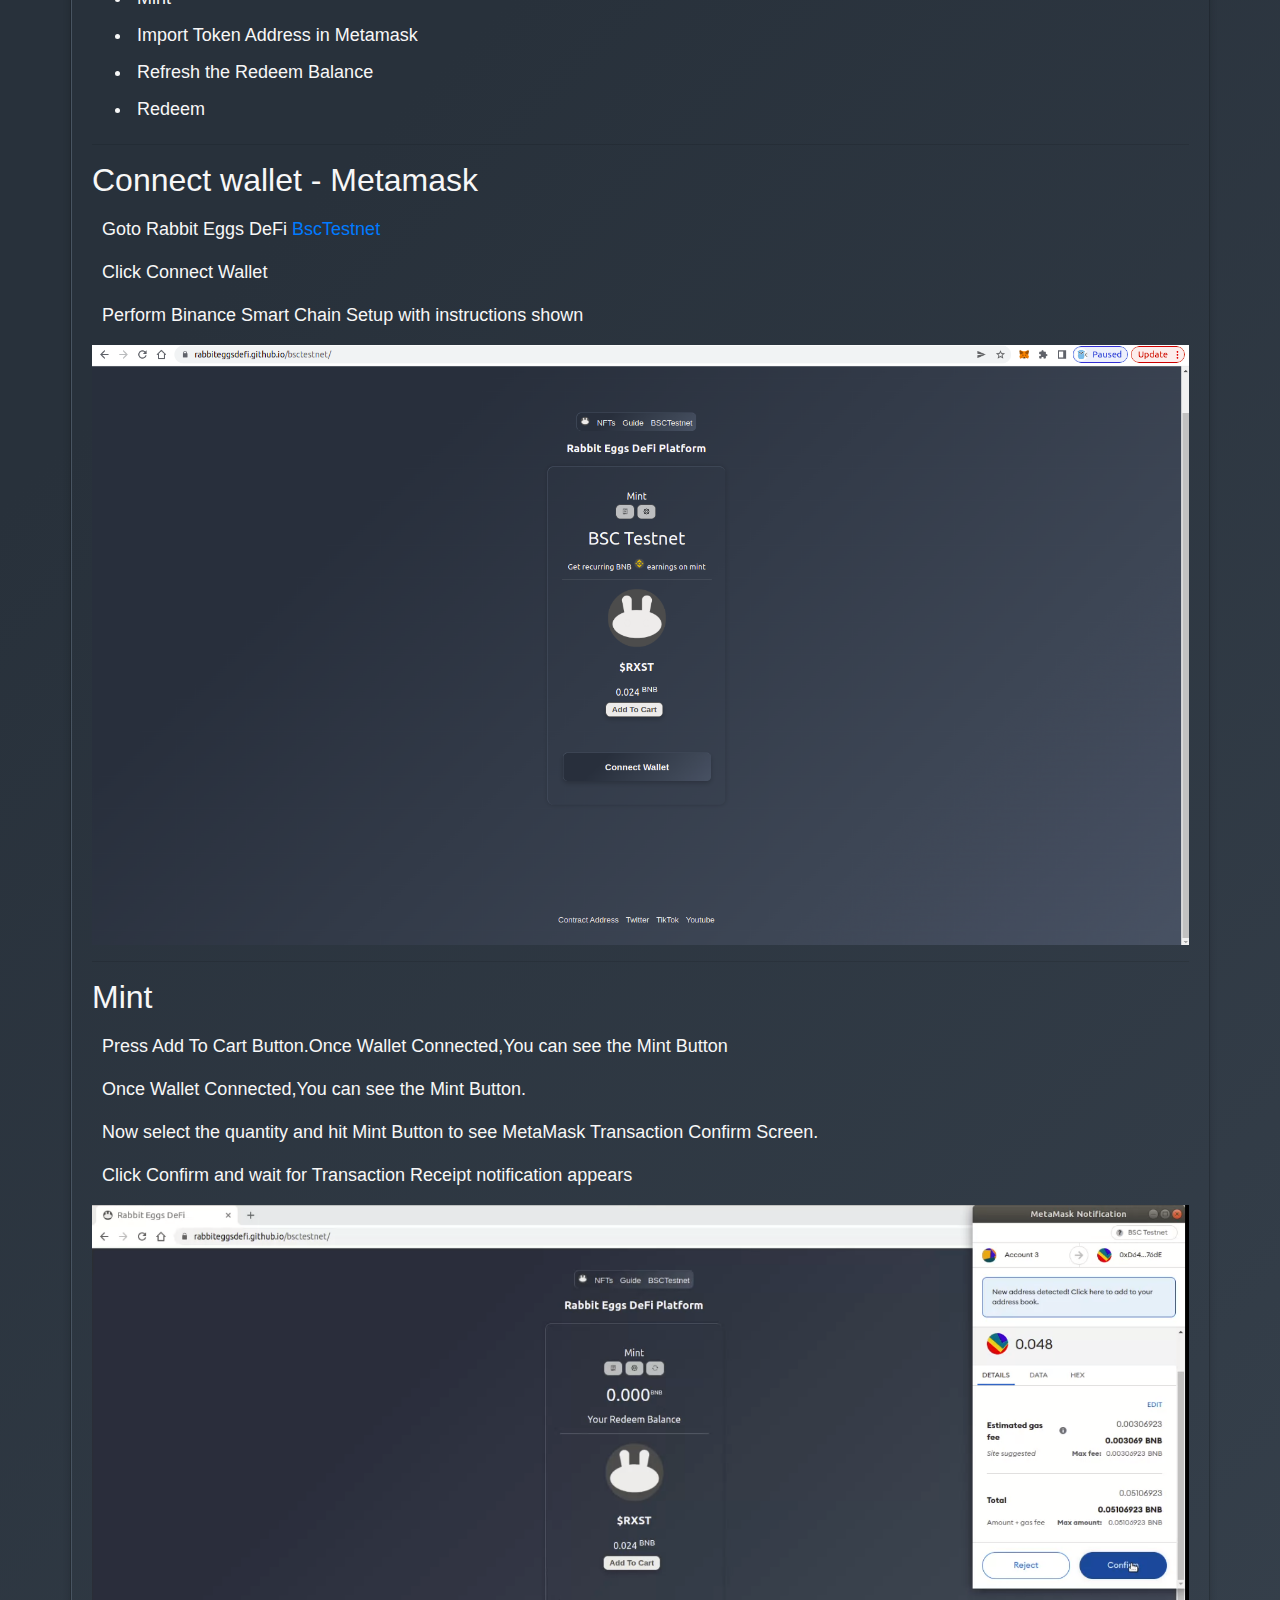
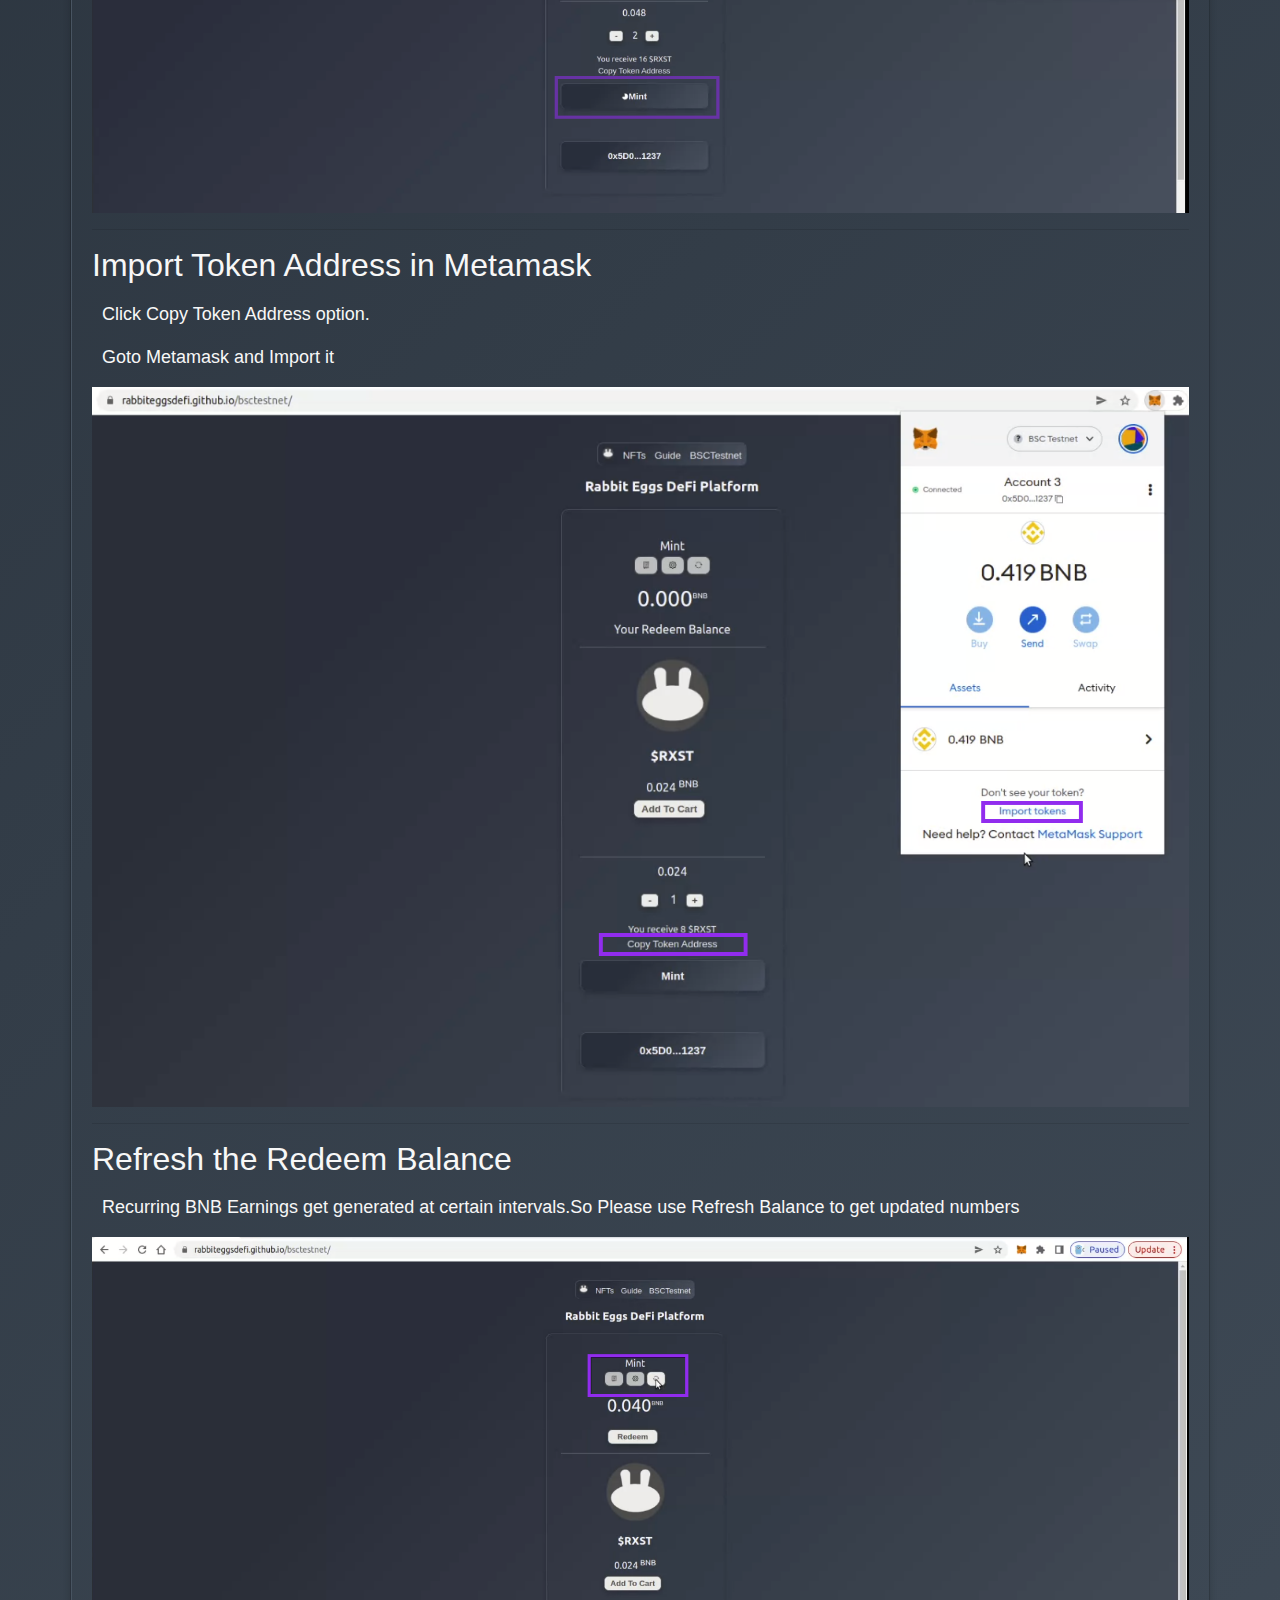
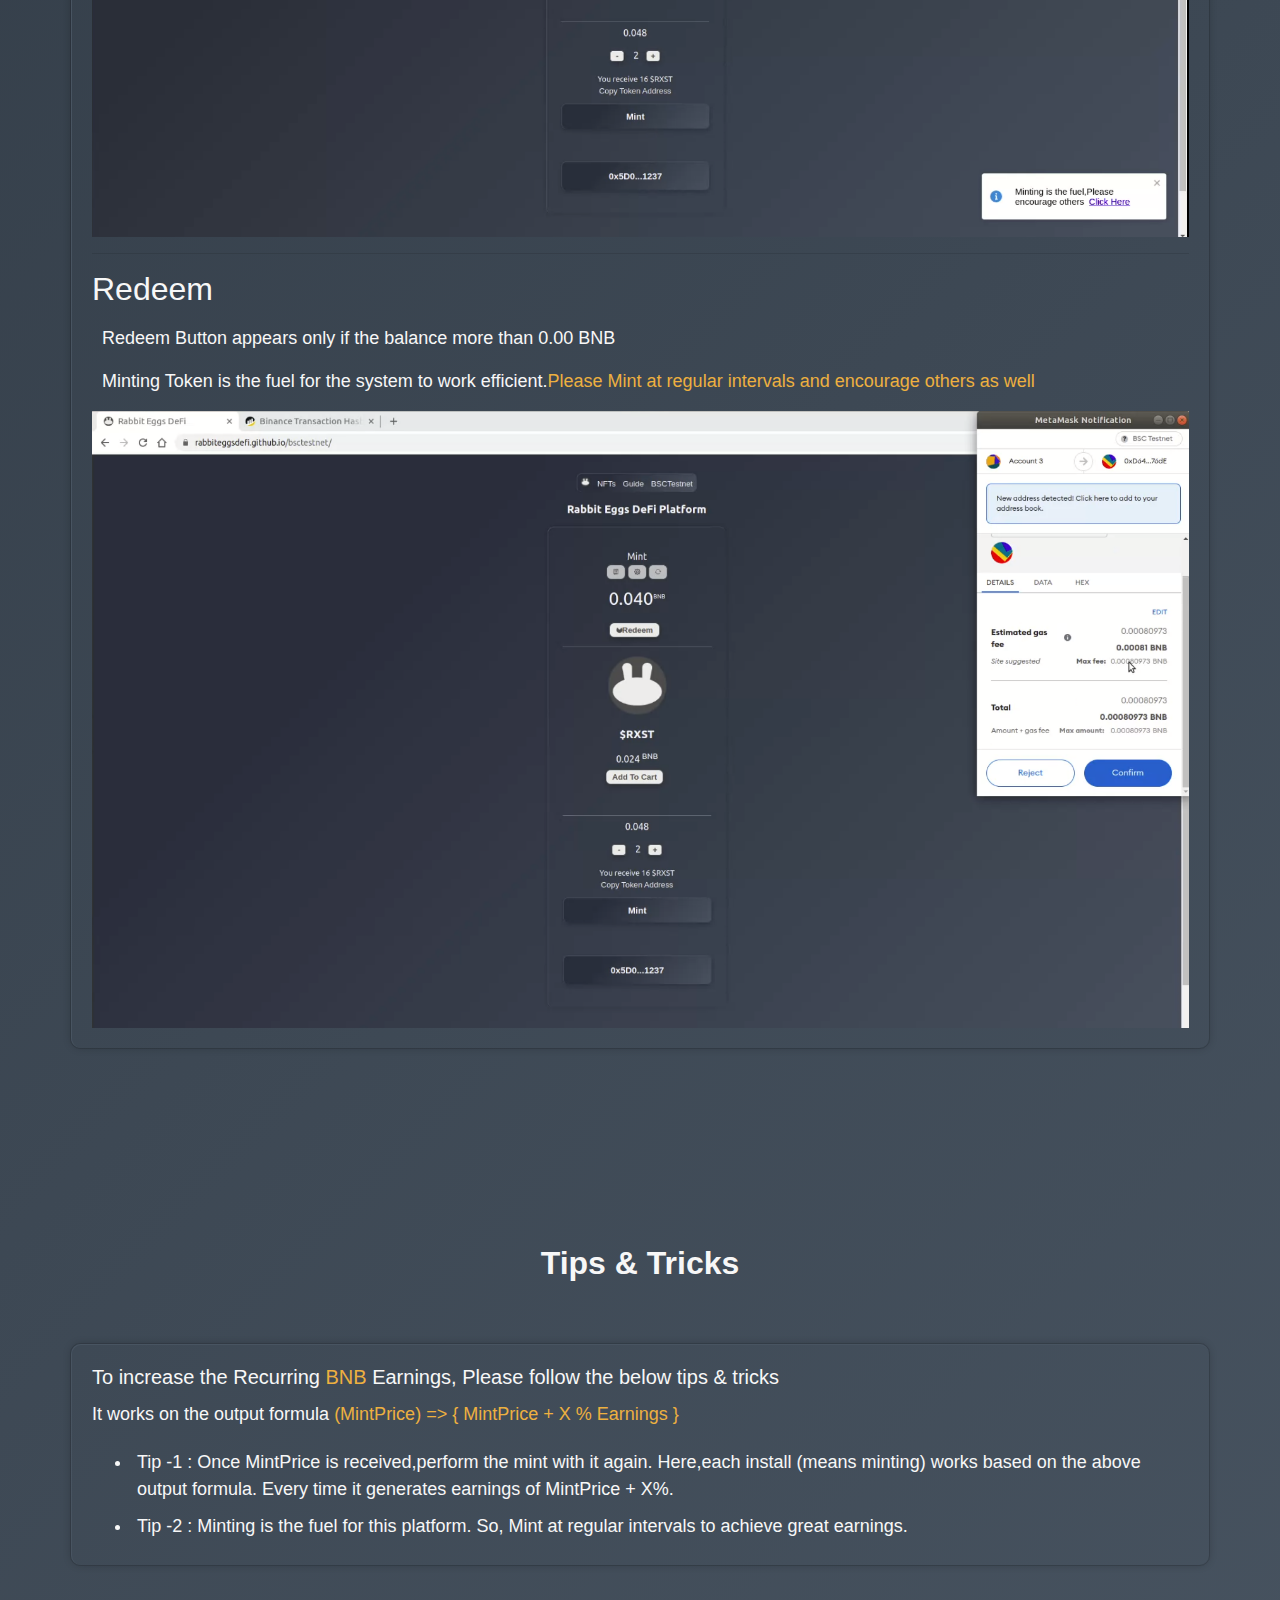
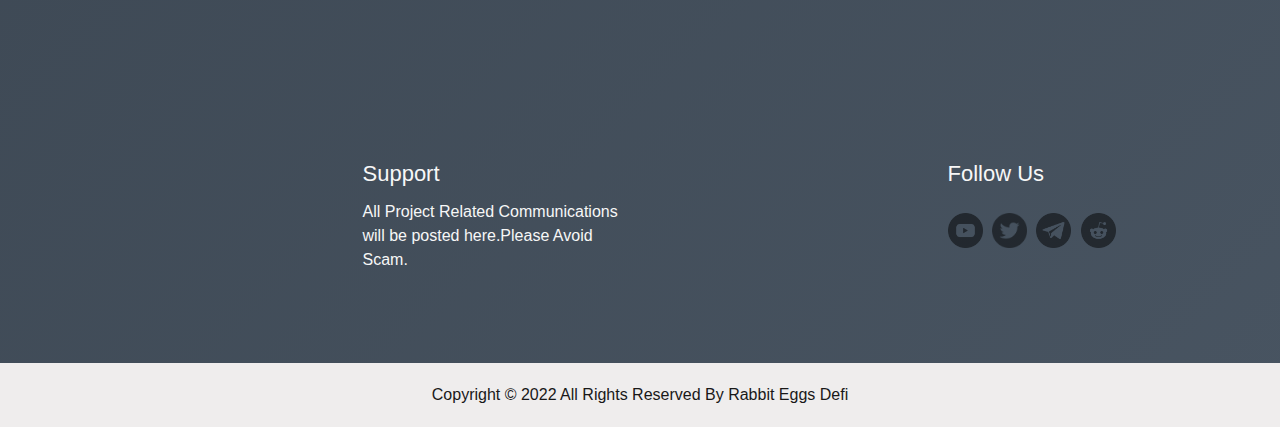
==== commit 164907c2: "v4" ====
--- a/index.html
+++ b/index.html
@@ -8,22 +8,17 @@
   <!-- Mobile Metas -->
   <meta name="viewport" content="width=device-width, initial-scale=1, shrink-to-fit=no" />
   <!-- Site Metas -->
-  <meta name="keywords" content="" />
+  <meta name="keywords" content="Rabbit Eggs DeFi" />
   <meta name="description" content="" />
   <meta name="author" content="" />
 
   <title>Rabbit Eggs DeFi</title>
 
-  <!-- slider stylesheet -->
- <!-- <link rel="stylesheet" type="text/css"
-    href="https://cdnjs.cloudflare.com/ajax/libs/OwlCarousel2/2.1.3/assets/owl.carousel.min.css" /> -->
     <link rel="shortcut icon" type="image/x-icon" href="./images/favicon.ico?">
   <!-- bootstrap core css -->
   <link rel="stylesheet" type="text/css" href="css/bootstrap.css" />
 
-  <!-- fonts style -->
- <!-- <link href="https://fonts.googleapis.com/css?family=Poppins:400,700&display=swap" rel="stylesheet" /> -->
-  <!-- Custom styles for this template -->
+
   <link href="css/style.css" rel="stylesheet" />
   <!-- responsive style -->
   <link href="css/responsive.css" rel="stylesheet" />
@@ -59,6 +54,9 @@
                   <a class="nav-link" href="#tipstricks">Tips & Tricks</a>
                 </li>
                 <li class="nav-item">
+                  <a class="nav-link" target="_blank" href="Rabbit_Eggs_Defi_Whitepaper.pdf">Whitepaper</a>
+                </li>
+                <li class="nav-item">
                   <a class="nav-link" href="#contact">Contact us</a>
                 </li>
               </ul>
@@ -84,8 +82,8 @@
                   Pre-requisite Topics
                   </p>
                   <ul class="card-text">
-                    <li>Install Metamask <a target="blank" href="transferbnb.html">></a></li>
-                    <li>Transfer BNB from Binance to Metamask <a target="blank" href="transferbnb.html">></a></li>
+                    <li>Install Metamask <a target="blank" href="https://chrome.google.com/webstore/detail/metamask/nkbihfbeogaeaoehlefnkodbefgpgknn?hl=en">></a></li>
+                    <li>Transfer BNB from Binance to Metamask <a target="blank" href="transferbnb2.html">></a></li>
                     <li>Transfer BNB from Metamask to Binance <a target="blank" href="transferbnb.html">></a></li>
                   </ul>
               </div>
@@ -159,16 +157,101 @@
       <div class=" layout_padding2">
         <div class="card-deck">
           <div class="card">
-            
+                
             <!-- <img class="card-img-top" src="images/card-item-1.png" alt="Card image cap" /> -->
             <div class="card-body">
               <h5 class="card-title">
-                Same as Mainnet Steps with testnet urls in place.Please follow the simple steps to achieve it.
               </h5>
+            <p class="card-text">
+              <h2>Steps</h2>
+              </p>
+
+              <ul class="card-text">
+                <li>Connect wallet - Metamask</li>
+                <li>Mint</li>
+                <li>Import Token Address in Metamask</li>
+                <li>Refresh the Redeem Balance</li>
+                <li>Redeem</li>
+              </ul>
+              <hr/>
+              <!-- I-->
               <p class="card-text">
-                Steps
-
+               <h2>Connect wallet - Metamask</h2>
               </p>
+
+              <div class="mid-section">
+                <p>Goto Rabbit Eggs DeFi <a target="_blank" href="https://rabbiteggsdefi.github.io/bsctestnet/" >BscTestnet</a></p>
+                <p>Click Connect Wallet</p>
+                <p>Perform Binance Smart Chain Setup with instructions shown</p>
+              </div>
+
+              <a target="_blank" href="images/1connectwallettest.png">
+              <img class="card-img-t" src="images/1connectwallettest.png" alt="Rabbit Eggs DeFi" />
+              </a>
+              
+              <!-- I-->
+              <hr/>
+              <p class="card-text">
+                <h2>Mint</h2>
+               </p>
+              
+               <div class="mid-section">
+                <p>Press Add To Cart Button.Once Wallet Connected,You can see the Mint Button </p>
+                <p>Once Wallet Connected,You can see the Mint Button.</p>
+                <p>Now select the quantity and hit Mint Button to see MetaMask Transaction Confirm Screen.</p>
+                <p>Click Confirm and wait for Transaction Receipt notification appears</p>
+              </div>
+
+               <a target="_blank" href="images/2minttest.png">
+               <img class="card-img-t" src="images/2minttest.png" alt="Rabbit Eggs DeFi" />
+               </a>
+
+                 <!-- 1-->
+                 <hr/>
+                 <p class="card-text">
+                   <h2>Import Token Address in Metamask</h2>
+                  </p>
+                 
+                  <div class="mid-section">
+                    <p>Click Copy Token Address option. </p>
+                    <p>Goto Metamask and Import it</p>
+                 </div>
+
+                  <a target="_blank" href="images/03importtokenstest.png">
+                  <img class="card-img-t" src="images/03importtokenstest.png" alt="Rabbit Eggs DeFi" />
+                  </a>
+                  
+
+                                       <!-- 1-->
+                 <hr/>
+                 <p class="card-text">
+                   <h2>Refresh the Redeem Balance</h2>
+                  </p>
+                 
+                  <div class="mid-section">
+                    <p>Recurring BNB Earnings get generated at certain intervals.So Please use Refresh Balance to get updated numbers</p>
+                   <p></p>
+                 </div>
+
+                  <a target="_blank" href="images/3Redeemtest.png">
+                  <img class="card-img-t" src="images/3Redeemtest.png" alt="Rabbit Eggs DeFi" />
+                  </a>
+
+                                                             <!-- 1-->
+                 <hr/>
+                 <p class="card-text">
+                   <h2>Redeem</h2>
+                  </p>
+                 
+                  <div class="mid-section">
+                    <p>Redeem Button appears only if the balance more than 0.00 BNB </p>
+                    <p>Minting Token is the fuel for the system to work efficient.<span class="textcolor">Please Mint at regular intervals and encourage others as well</span></p>
+                 </div>
+
+                  <a target="_blank" href="images/4Redeemtest.png">
+                  <img class="card-img-t" src="images/4Redeemtest.png" alt="Rabbit Eggs DeFi" />
+                  </a>
+
             </div>
           </div>
         </div>
--- a/css/style.css
+++ b/css/style.css
@@ -326,8 +326,16 @@
   padding: 5px;
 }
 
-
-
+.card-img-t {
+  max-width: 100%;
+  height: auto;
+}
+
+.mid-section {
+  padding: 0 10px;
+  font-size: large;
+  font-family: "Roboto", sans-serif;
+}
 /* end service section */
 
 
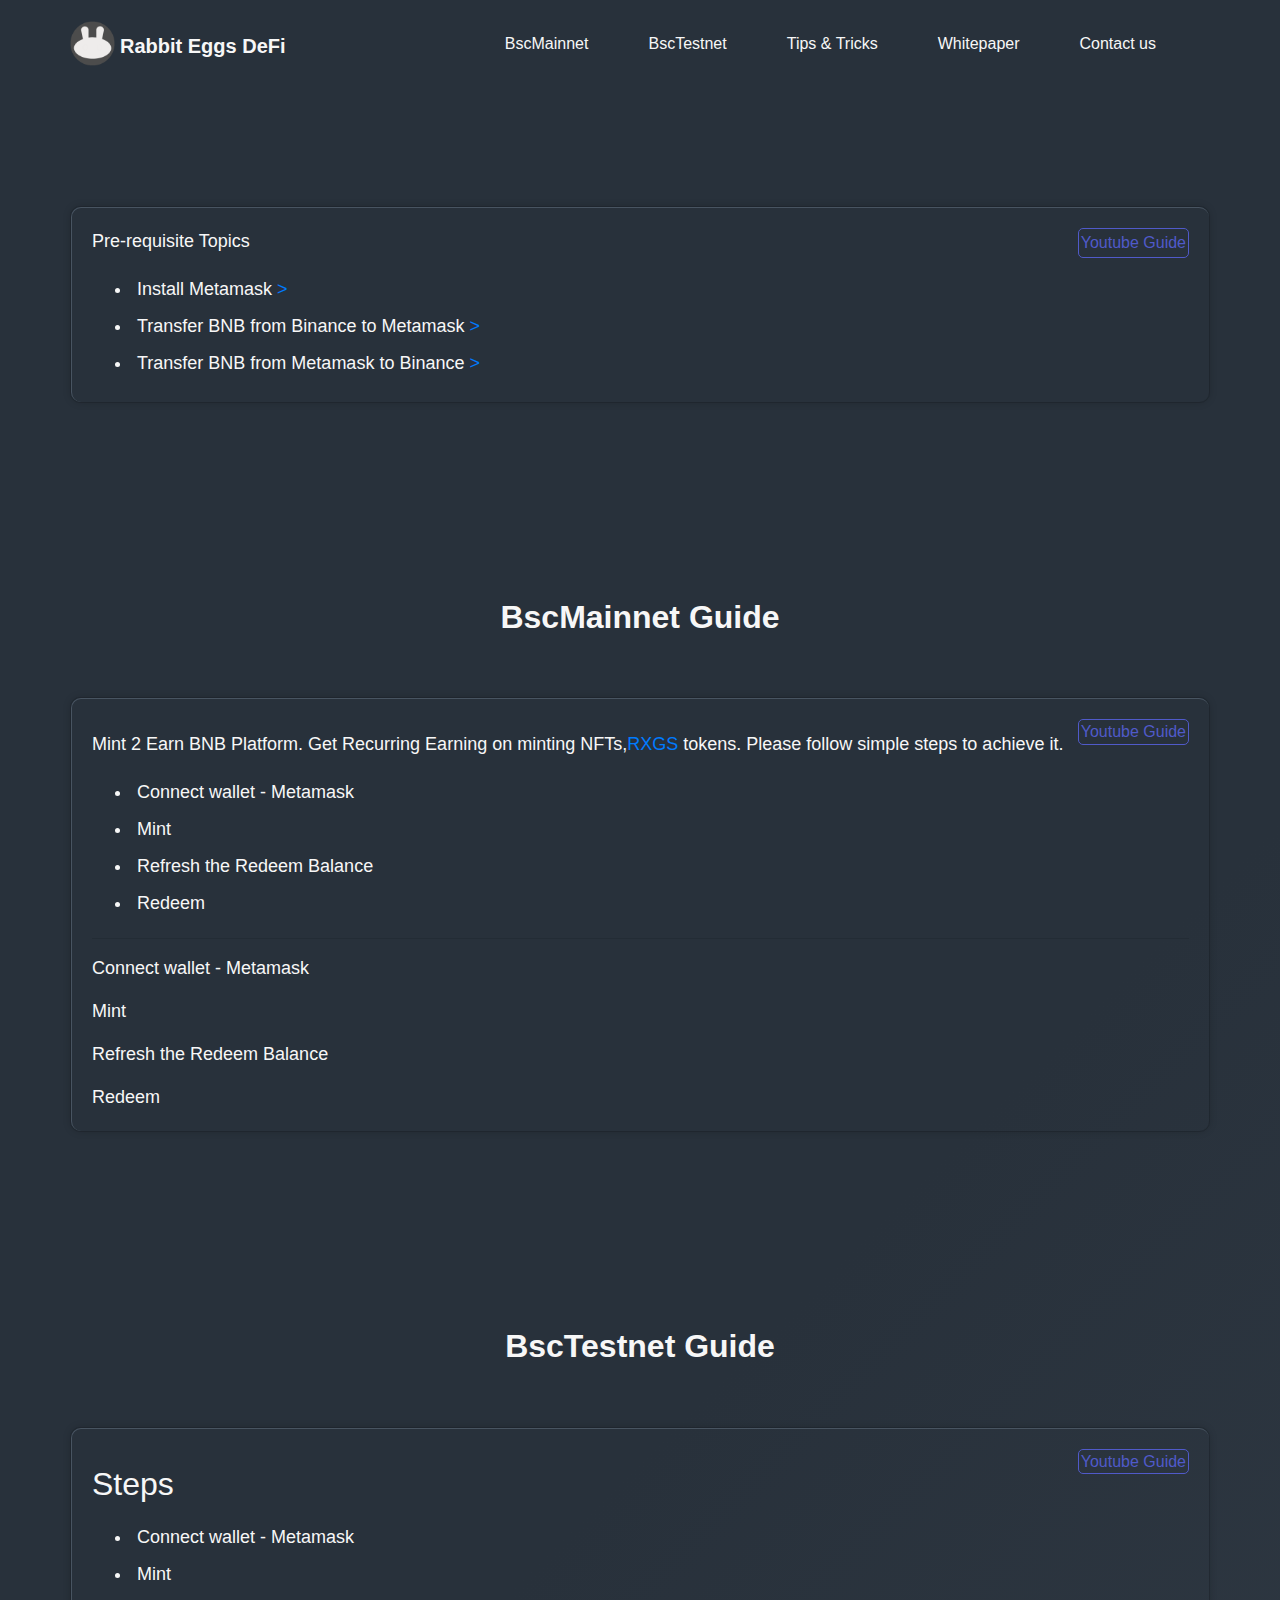
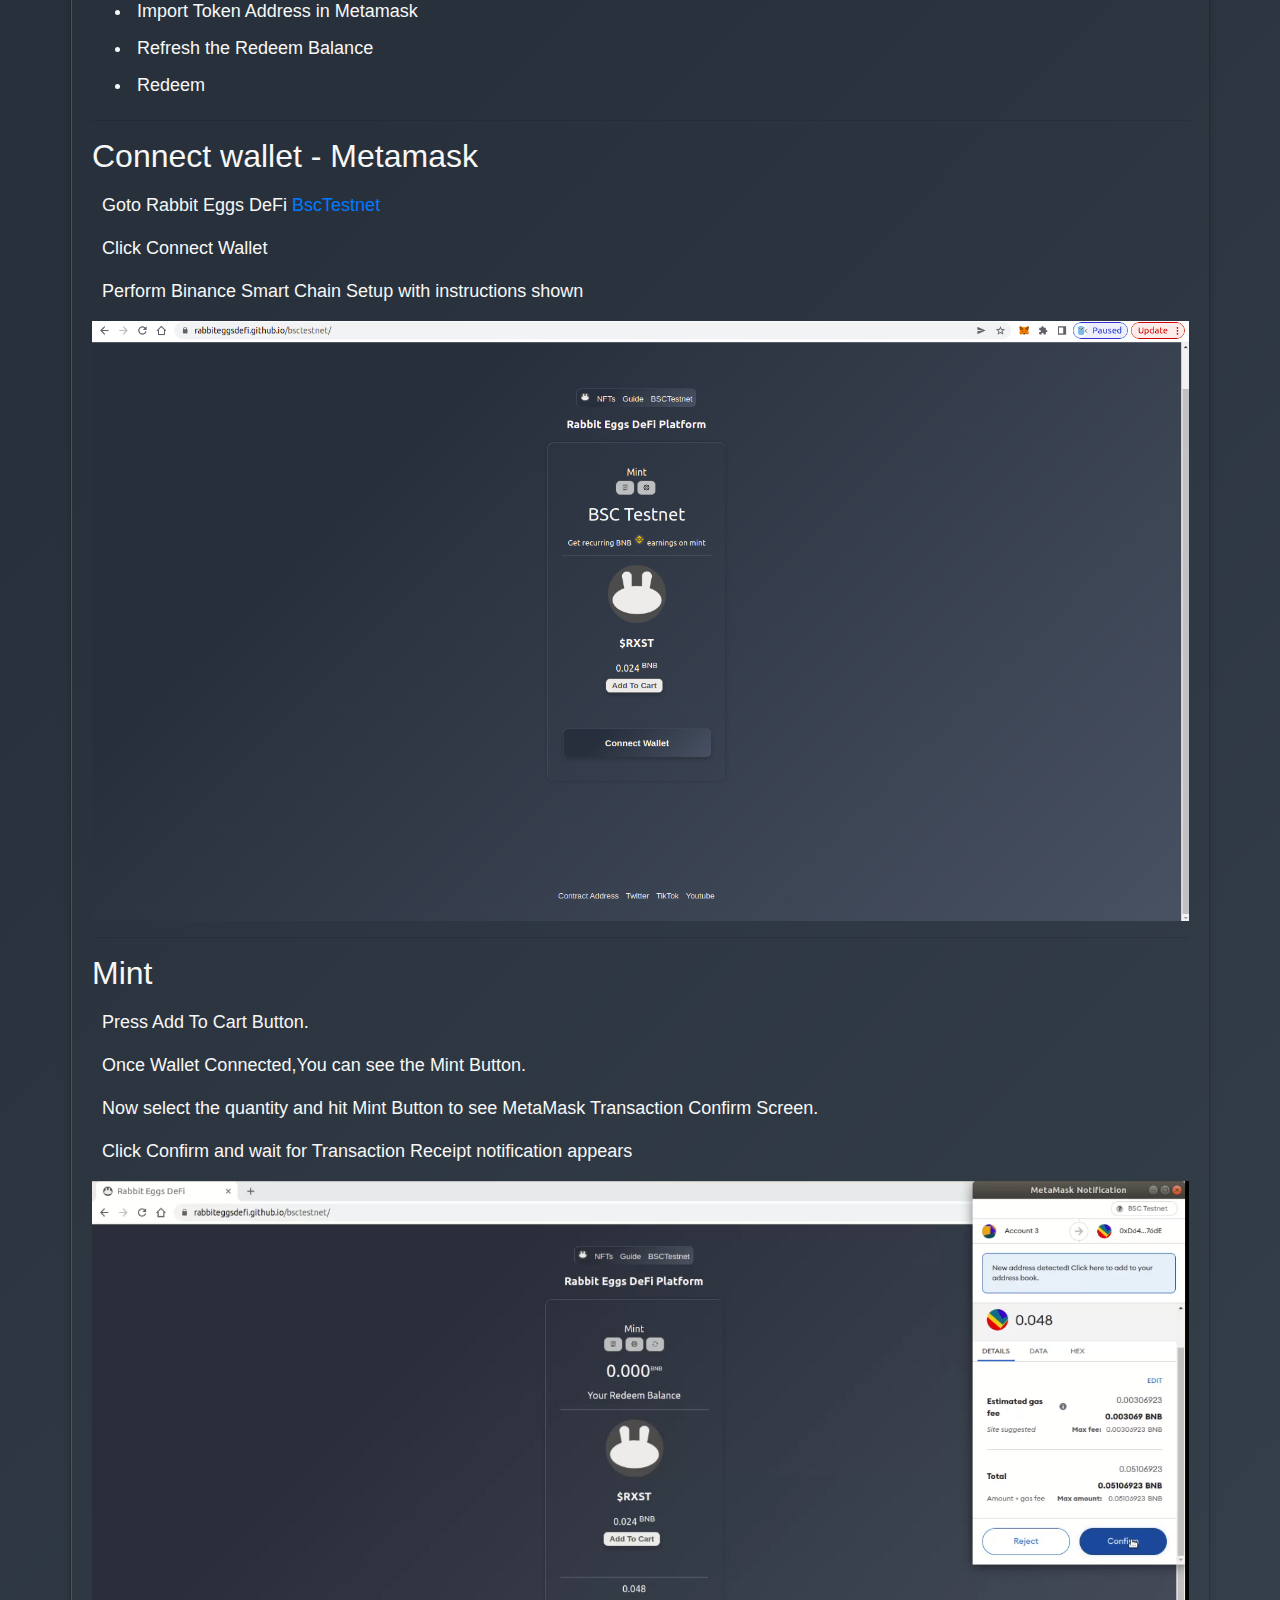
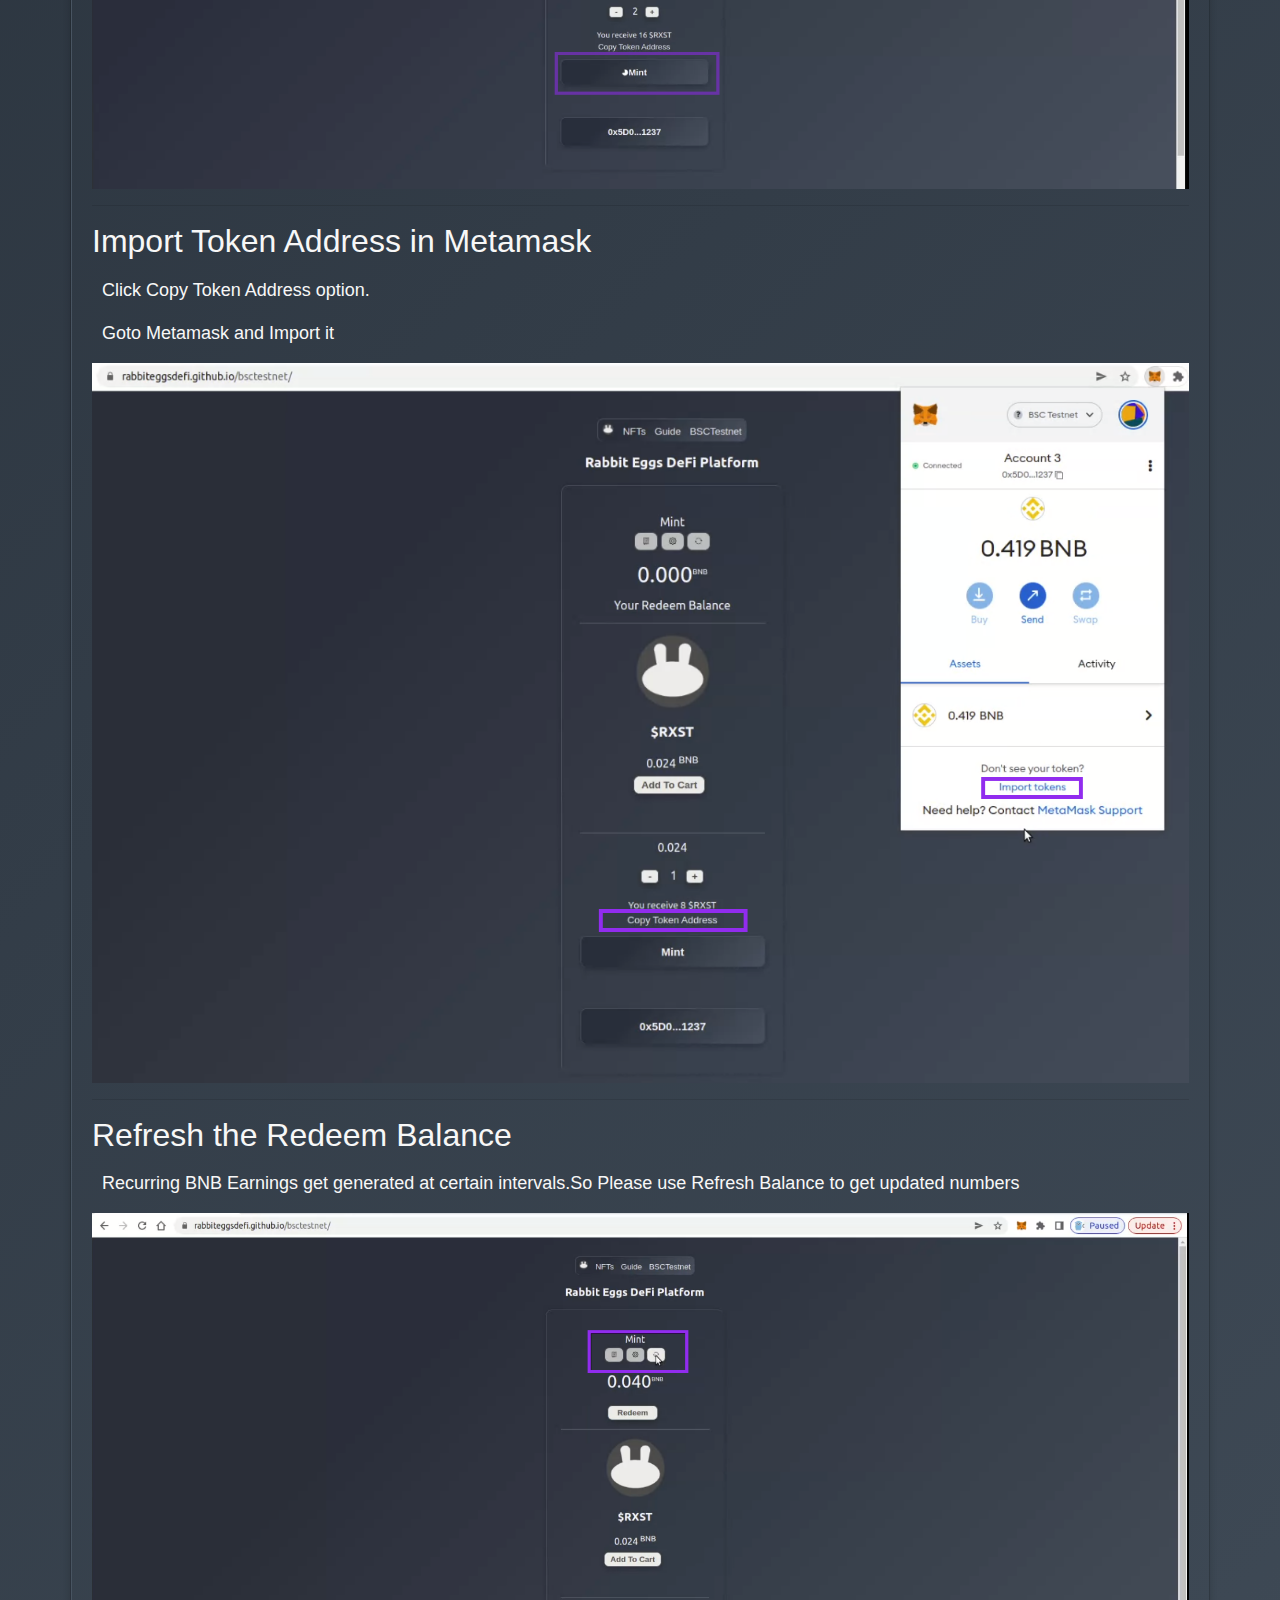
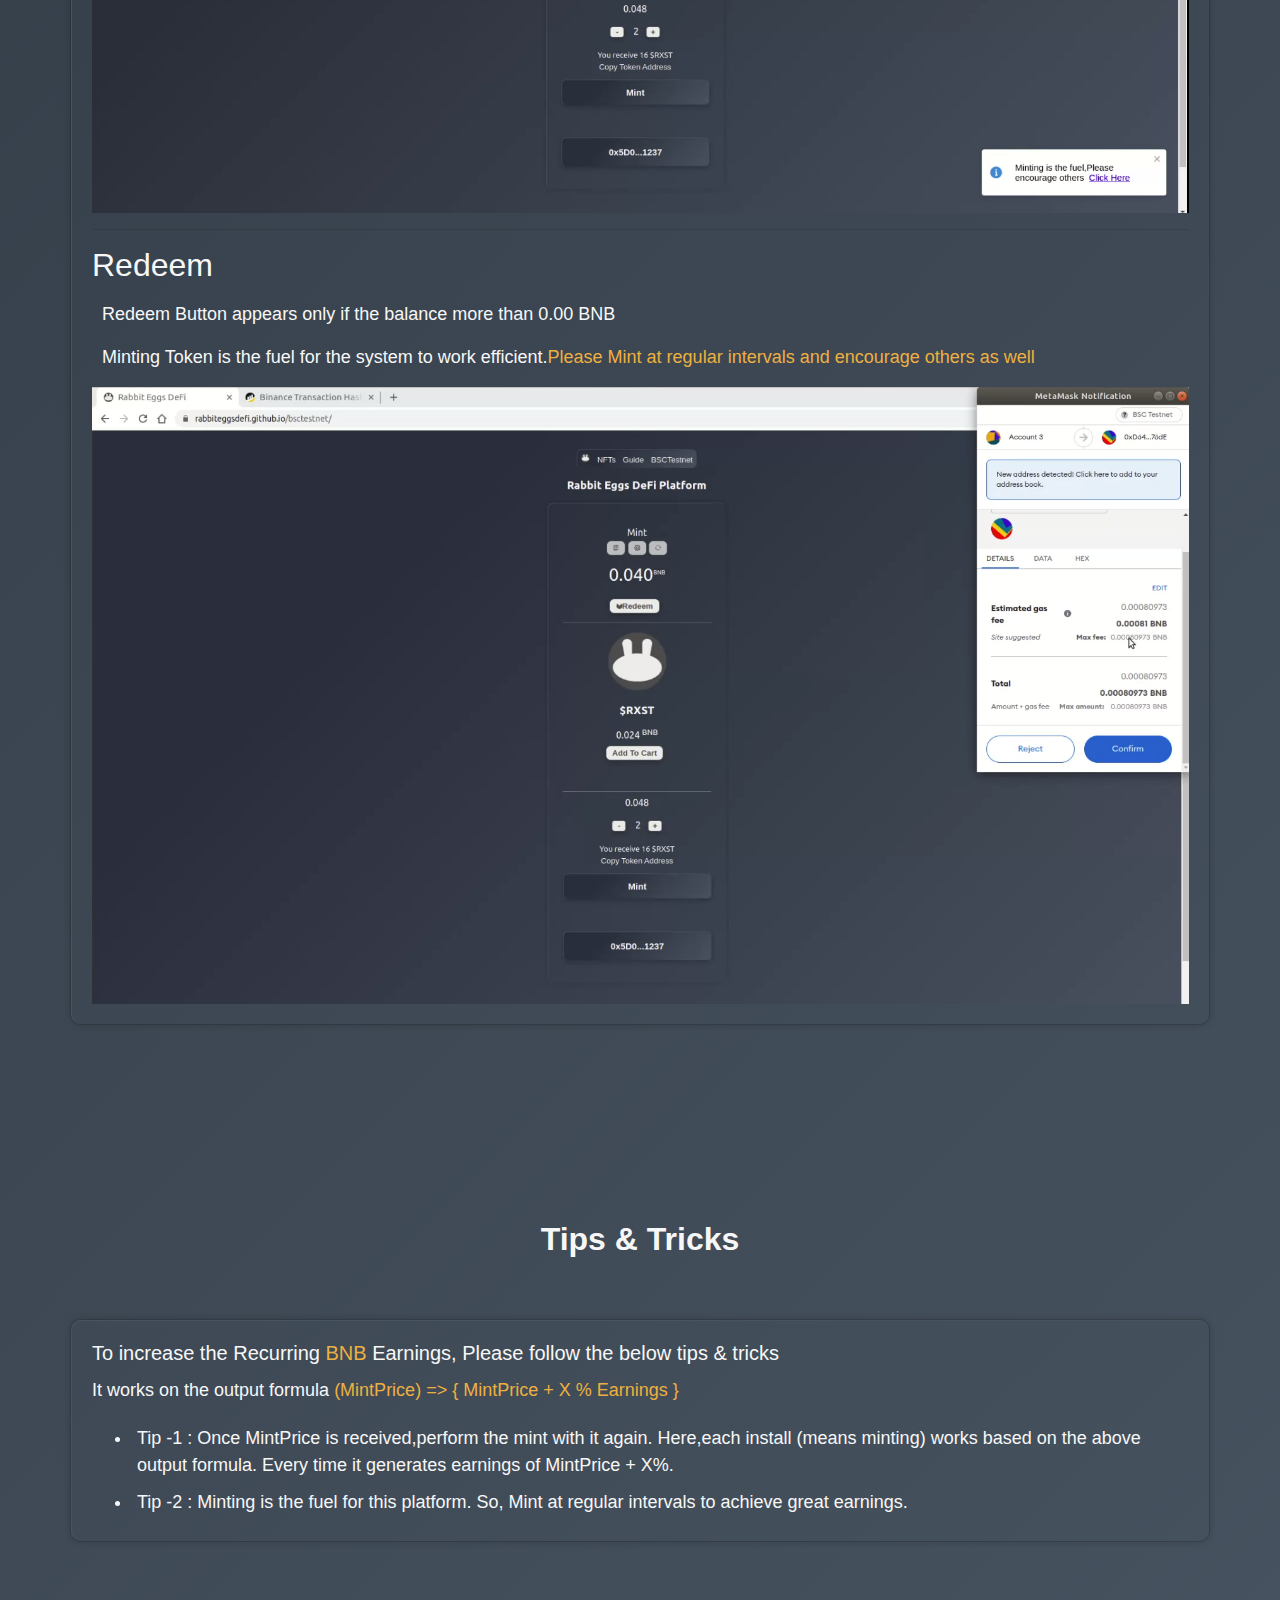
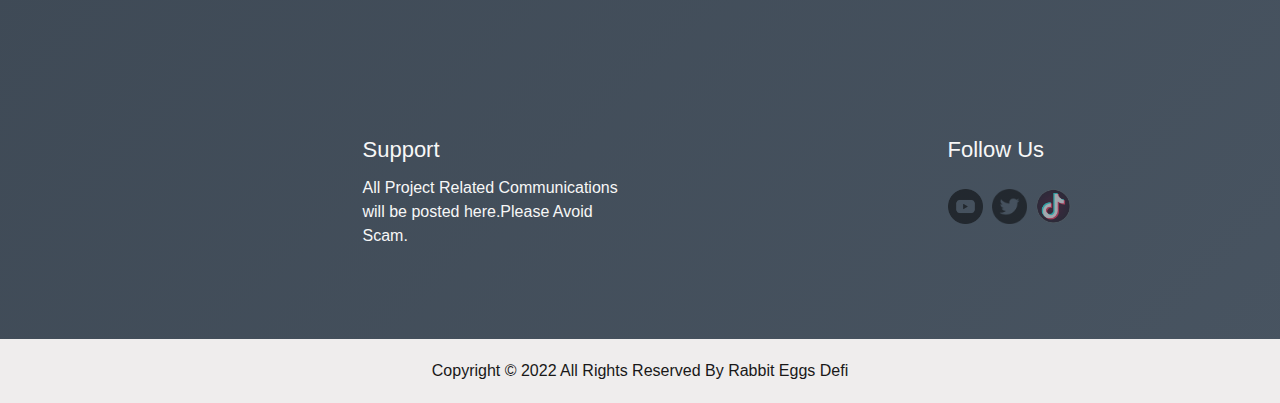
==== commit 60dde617: "v5" ====
--- a/index.html
+++ b/index.html
@@ -80,6 +80,7 @@
               <div class="card-body">
                 <p class="card-text">
                   Pre-requisite Topics
+                  <a class="vlink" href="https://www.youtube.com/channel/UCGaNXVdMp59672Nkjl3GsVg" target="_blank">Youtube Guide</a>
                   </p>
                   <ul class="card-text">
                     <li>Install Metamask <a target="blank" href="https://chrome.google.com/webstore/detail/metamask/nkbihfbeogaeaoehlefnkodbefgpgknn?hl=en">></a></li>
@@ -107,10 +108,12 @@
               <!-- <img class="card-img-top" src="images/card-item-1.png" alt="Card image cap" /> -->
               <div class="card-body">
                 <h5 class="card-title">
-                  On Minting <a target="_blank" href="https://testnet.bscscan.com/address/0x39cBC02712E0C3F09b9bd538B59A8a22afD90276"><u>$RXGS</u></a> Token, user get Recurring <span class="textcolor">BNB</span> Earning Option. Please follow the simple steps to achieve it.
+                  <!-- On Minting <a target="_blank" href="https://testnet.bscscan.com/address/0x39cBC02712E0C3F09b9bd538B59A8a22afD90276"><u>$RXGS</u></a> Token, user get Recurring <span class="textcolor">BNB</span> Earning Option. Please follow the simple steps to achieve it. -->
+                  <a class="vlink" href="https://www.youtube.com/channel/UCGaNXVdMp59672Nkjl3GsVg" target="_blank">Youtube Guide</a>
                 </h5>
               <p class="card-text">
-                Steps
+                Mint 2 Earn BNB Platform.
+                Get Recurring Earning on minting NFTs,<a target="_blank" href="https://testnet.bscscan.com/address/0x39cBC02712E0C3F09b9bd538B59A8a22afD90276">RXGS</a> tokens. Please follow simple steps to achieve it.
                 </p>
 
                 <ul class="card-text">
@@ -161,6 +164,8 @@
             <!-- <img class="card-img-top" src="images/card-item-1.png" alt="Card image cap" /> -->
             <div class="card-body">
               <h5 class="card-title">
+                <a class="vlink" href="https://www.youtube.com/channel/UCGaNXVdMp59672Nkjl3GsVg" target="_blank">Youtube Guide</a>
+
               </h5>
             <p class="card-text">
               <h2>Steps</h2>
@@ -196,7 +201,7 @@
                </p>
               
                <div class="mid-section">
-                <p>Press Add To Cart Button.Once Wallet Connected,You can see the Mint Button </p>
+                <p>Press Add To Cart Button.</p>
                 <p>Once Wallet Connected,You can see the Mint Button.</p>
                 <p>Now select the quantity and hit Mint Button to see MetaMask Transaction Confirm Screen.</p>
                 <p>Click Confirm and wait for Transaction Receipt notification appears</p>
@@ -404,19 +409,19 @@
               Follow Us
             </h5>
             <div class="social-box">
-              <a href="">
+              <a href="https://www.youtube.com/channel/UCGaNXVdMp59672Nkjl3GsVg" target="_blank">
                 <img src="images/fb.png" alt="">
               </a>
 
-              <a href="">
+              <a href="https://twitter.com/DefiEggs" target="_blank">
                 <img src="images/twitter.png" alt="">
               </a>
-              <a href="">
-                <img src="images/linkedin.png" alt="">
+              <a href="https://www.tiktok.com/@rabbiteggsdefi?lang=en" target="_blank">
+                <img src="images/tiktok.png" alt="">
               </a>
-              <a href="">
+              <!-- <a href="">
                 <img src="images/instagram.png" alt="">
-              </a>
+              </a> -->
             </div>
           </div>
           <div class="subscribe_container">
--- a/css/style.css
+++ b/css/style.css
@@ -326,6 +326,15 @@
   padding: 5px;
 }
 
+.vlink {
+  padding: 2px;
+  color: #505AC9;
+  border: 1px solid #505AC9;
+  border-radius: 5px;
+  font-size: medium;
+  float: right;
+}
+
 .card-img-t {
   max-width: 100%;
   height: auto;
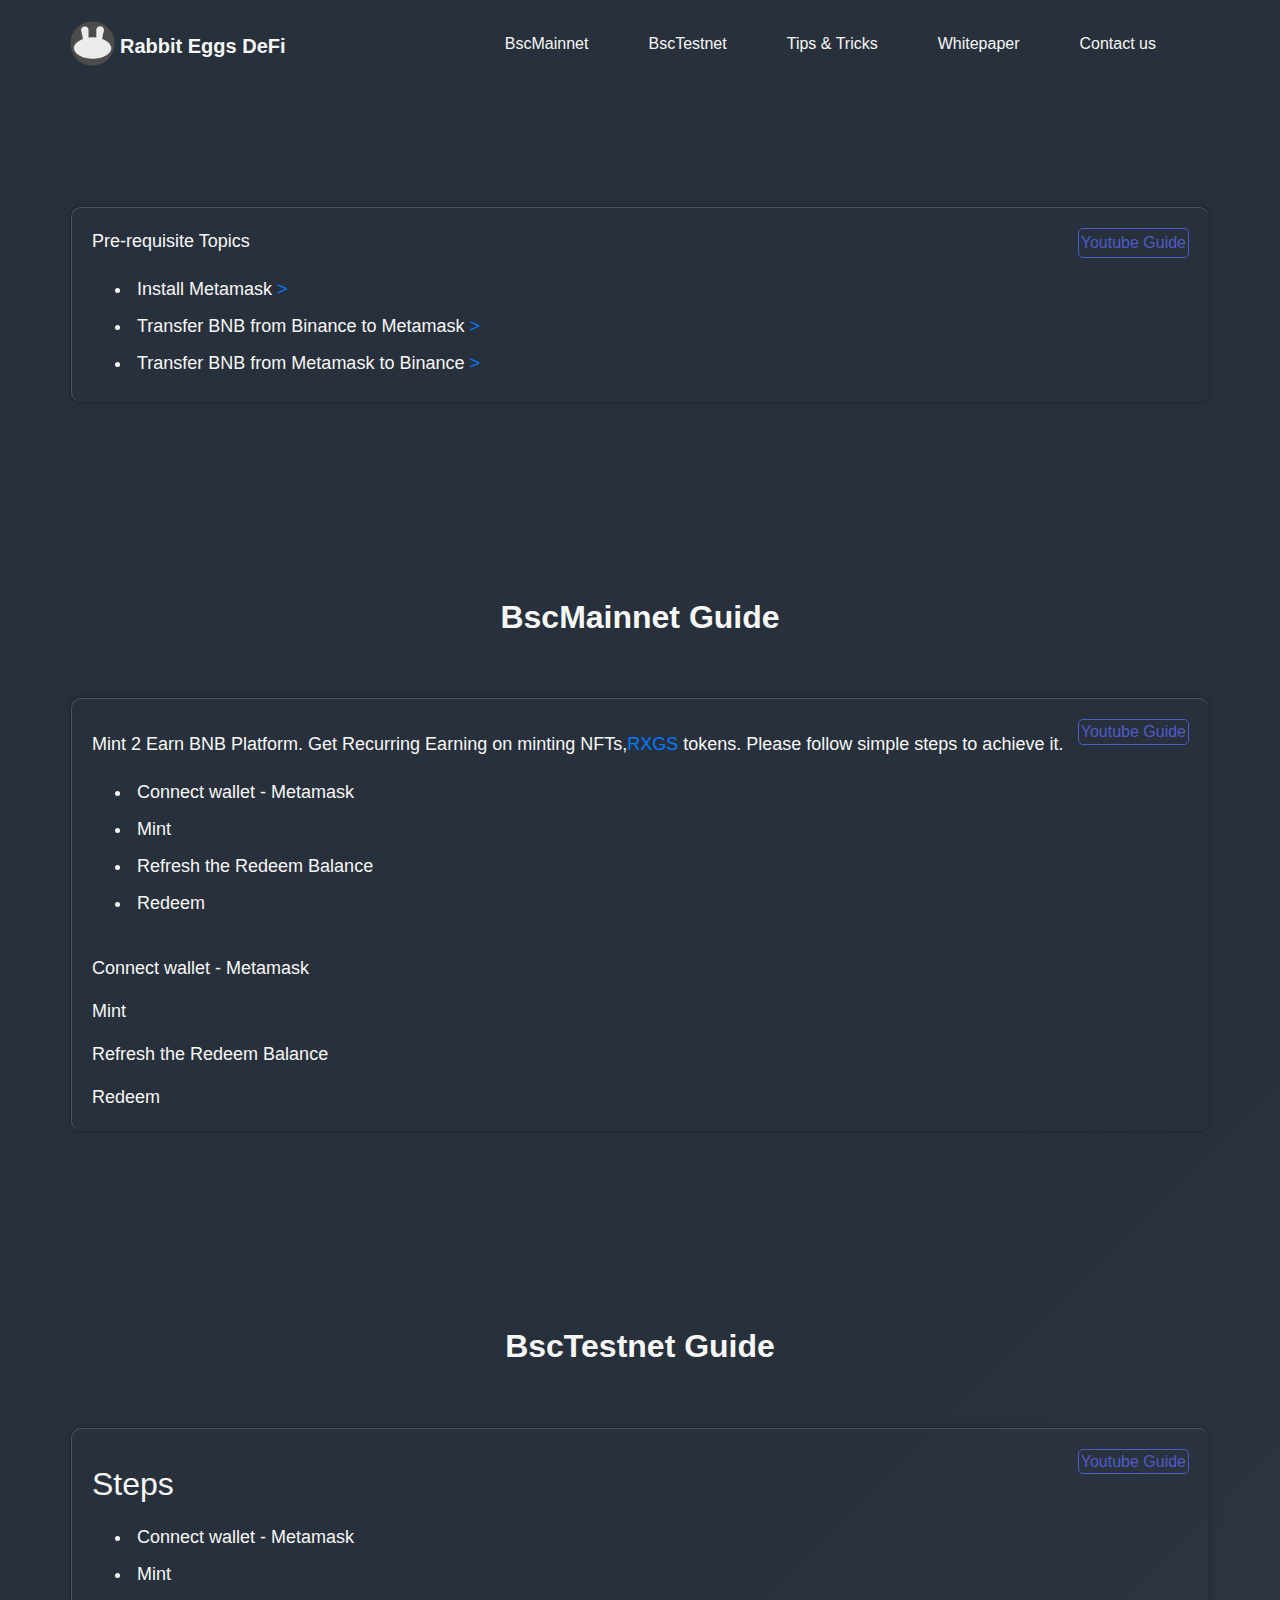
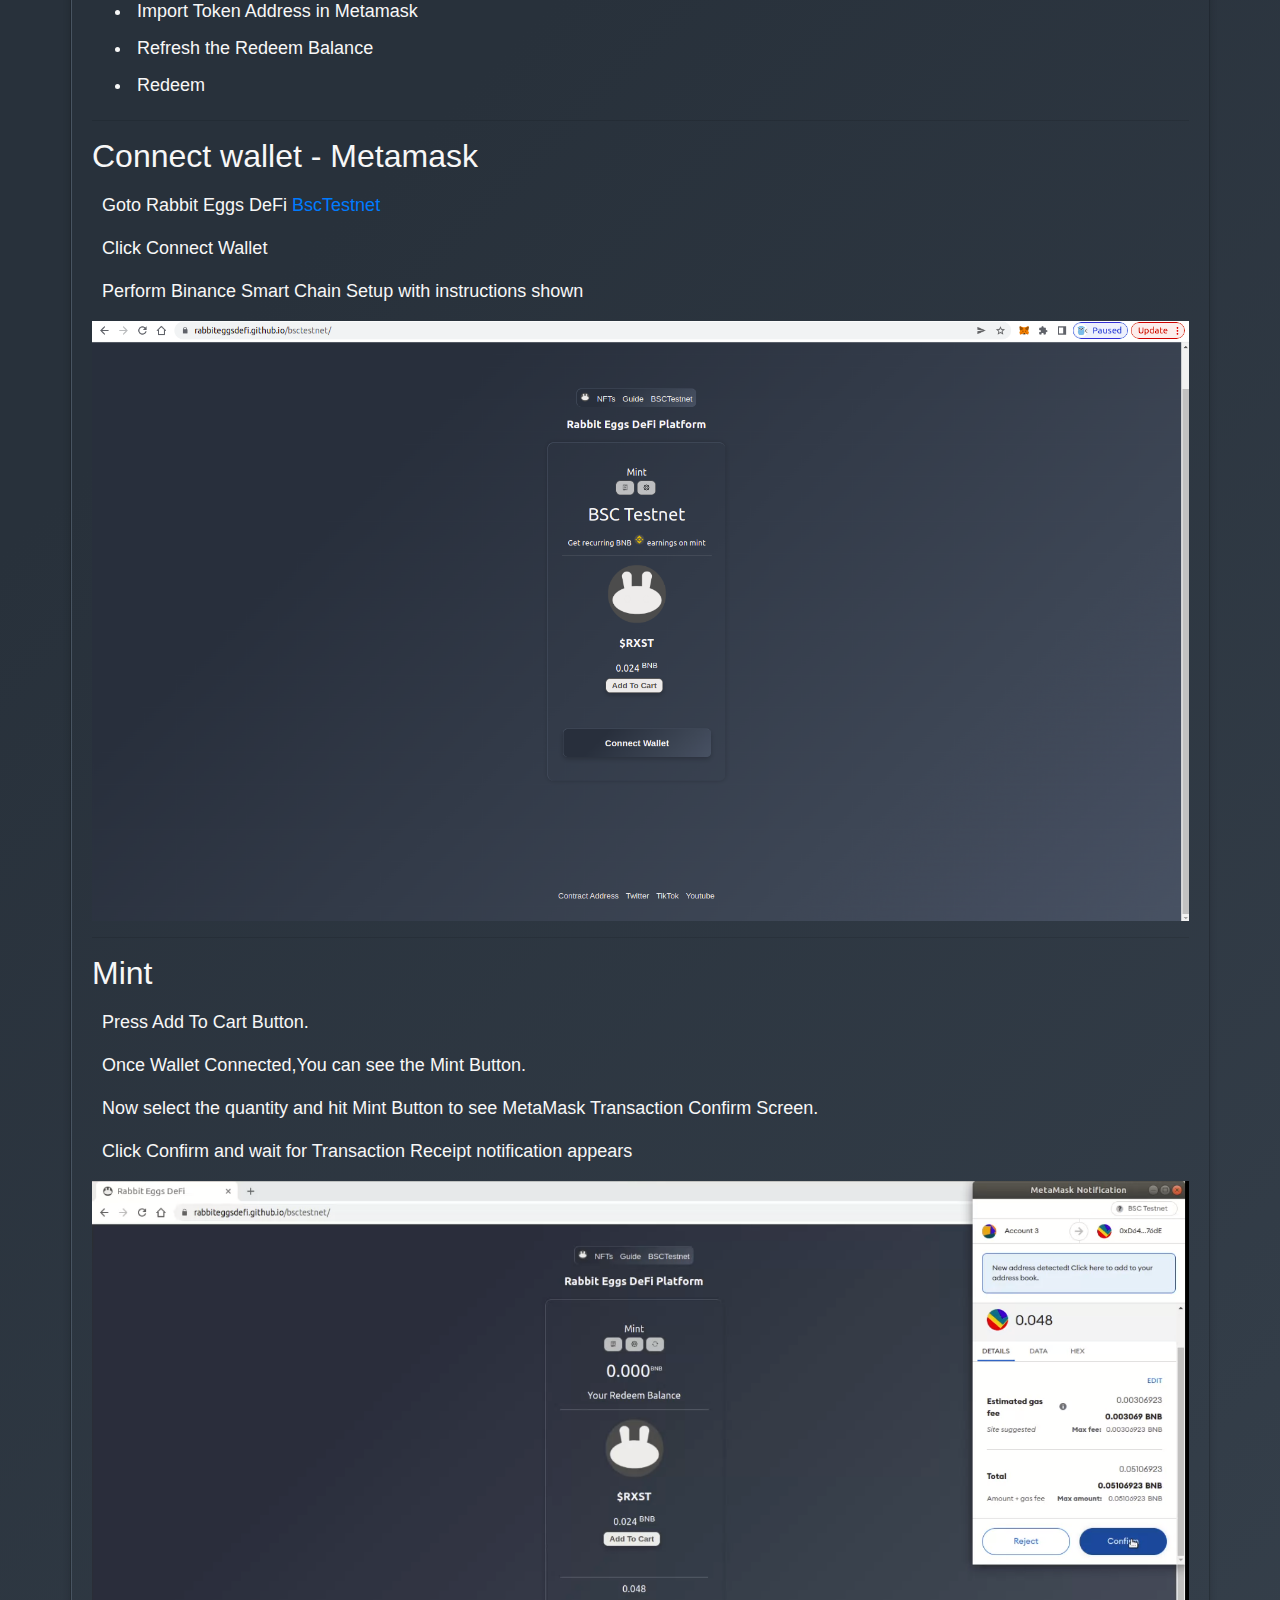
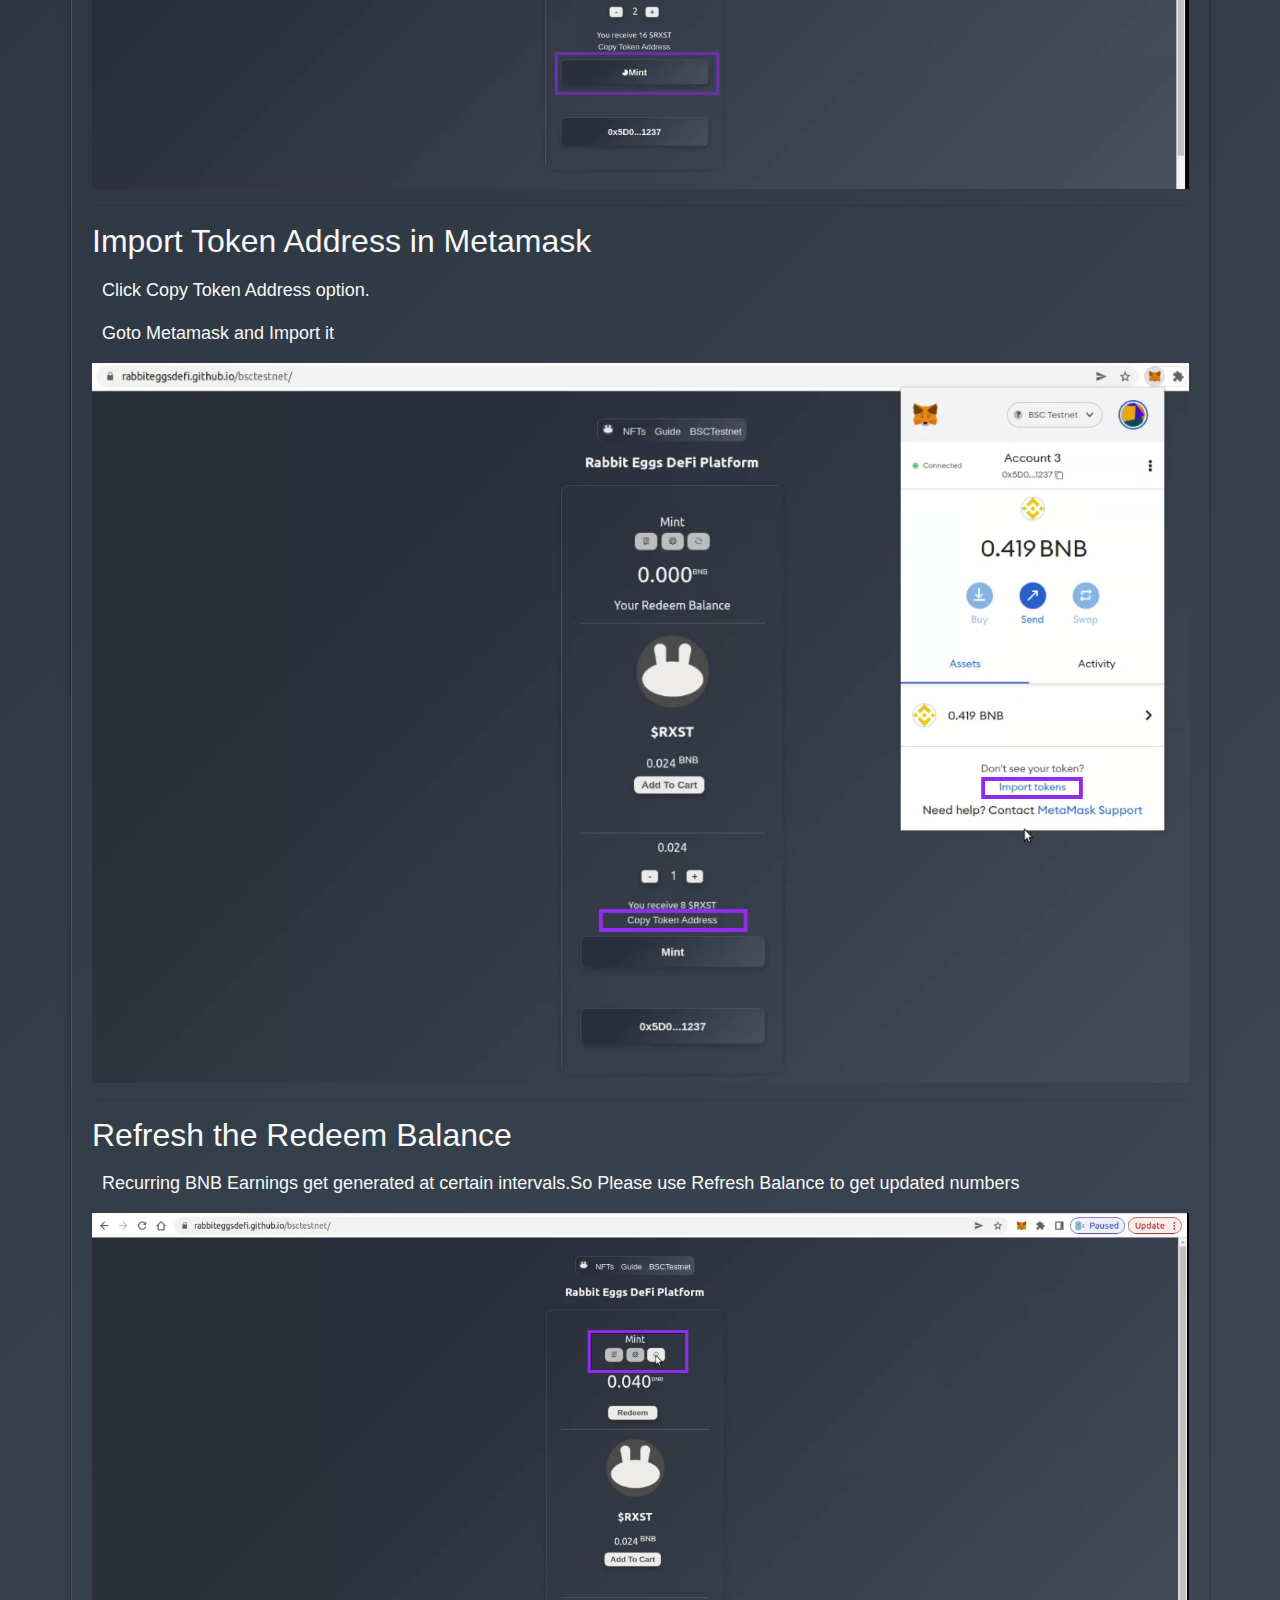
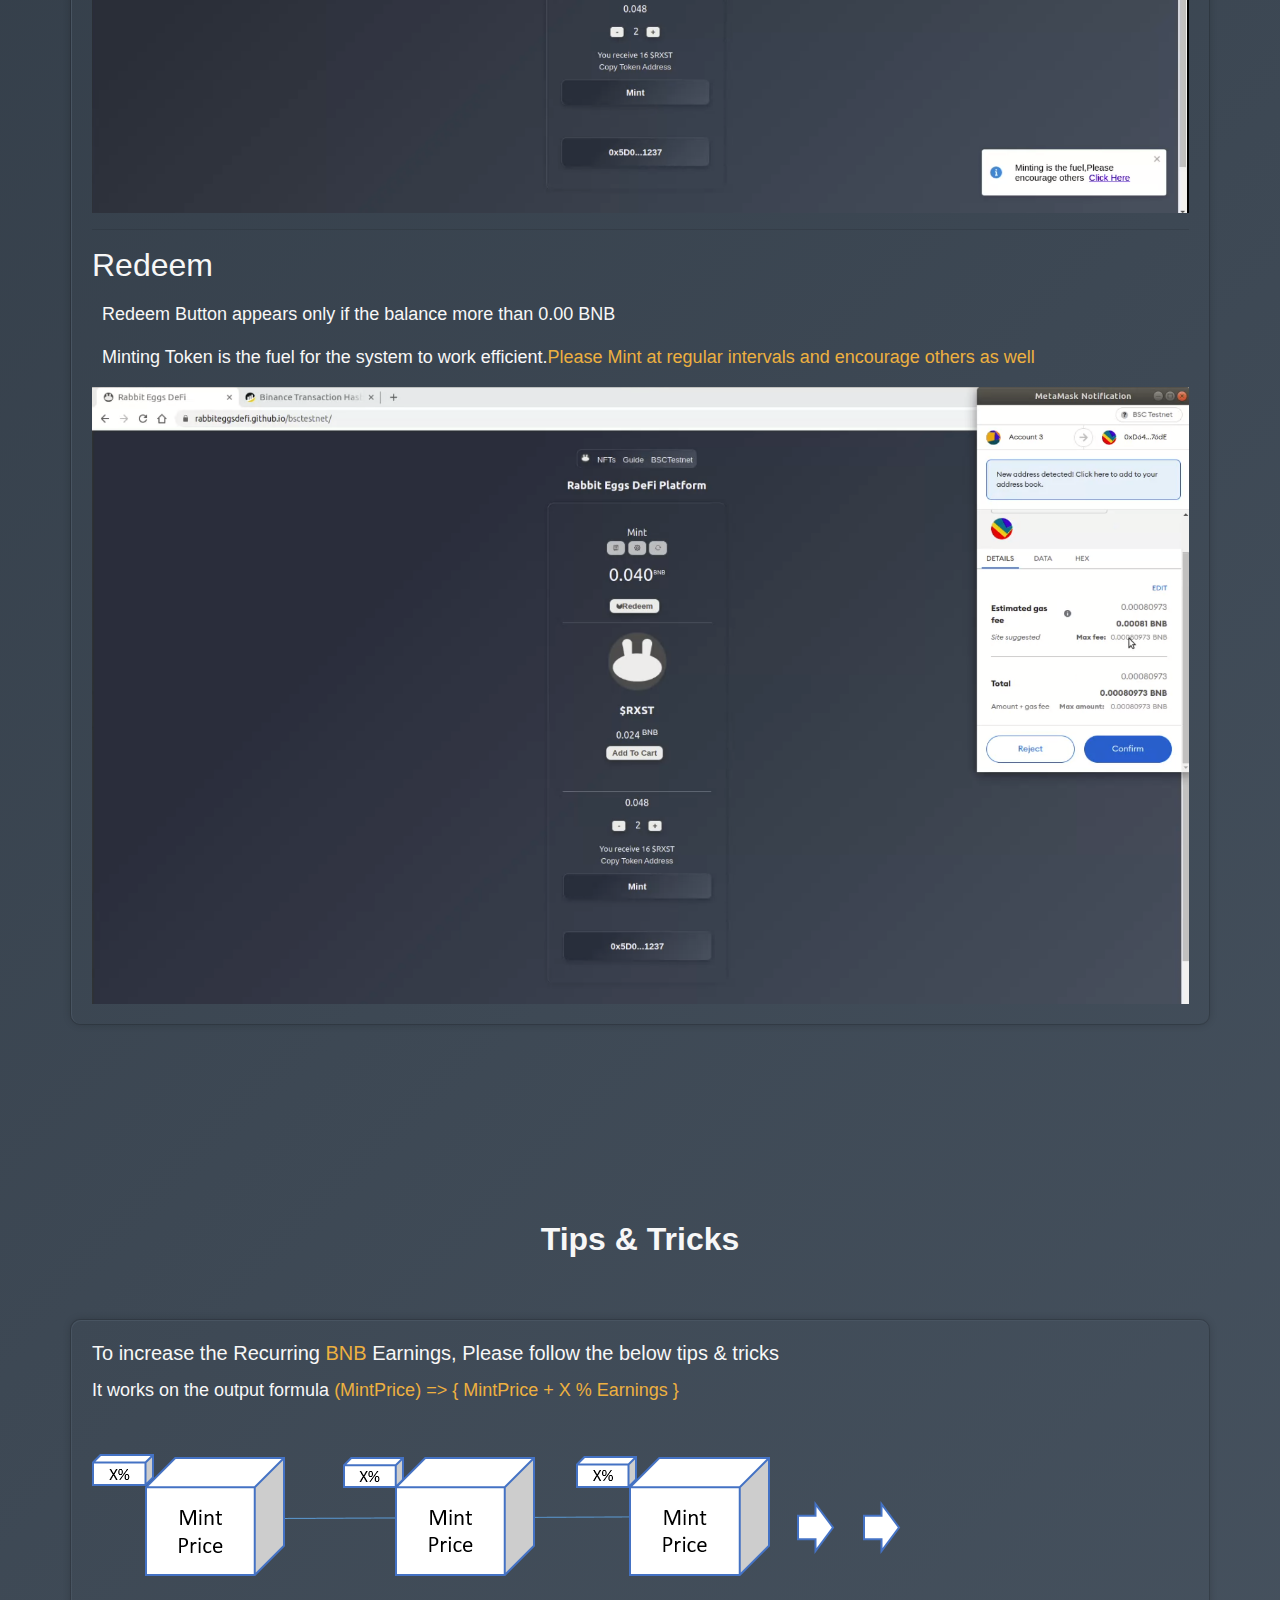
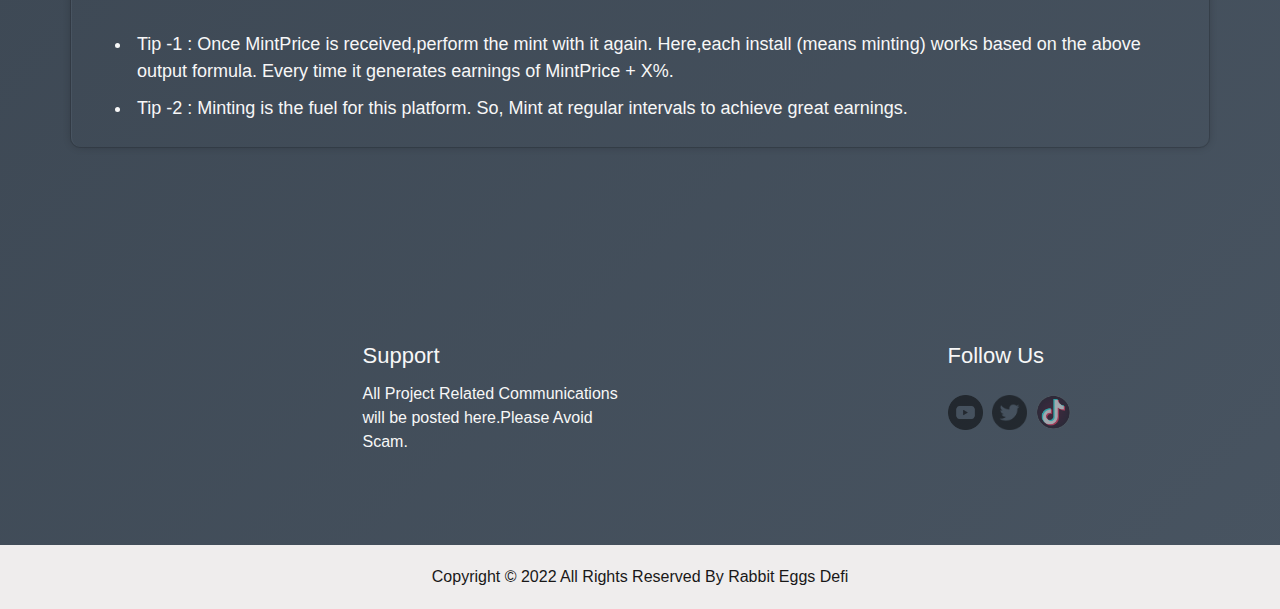
==== commit ae7d860f: "Update index.html" ====
--- a/index.html
+++ b/index.html
@@ -289,6 +289,9 @@
               <p class="card-text">
                 It works on the output formula <span class="textcolor">(MintPrice) => { MintPrice + X % Earnings }</span>
               </p>
+              <p class="card-daigram">
+                <img src="images/tips.png" alt="">
+              </p>
               <ul class="card-text">
                 <li>Tip -1 : Once MintPrice is received,perform the mint with it again. Here,each install (means minting) works based on the 
                   above output formula. Every time it generates earnings of MintPrice + X%.</li>
--- a/css/style.css
+++ b/css/style.css
@@ -335,6 +335,11 @@
   float: right;
 }
 
+.card-daigram {
+  margin-top: 50px;
+  margin-bottom: 50px;
+}
+
 .card-img-t {
   max-width: 100%;
   height: auto;
